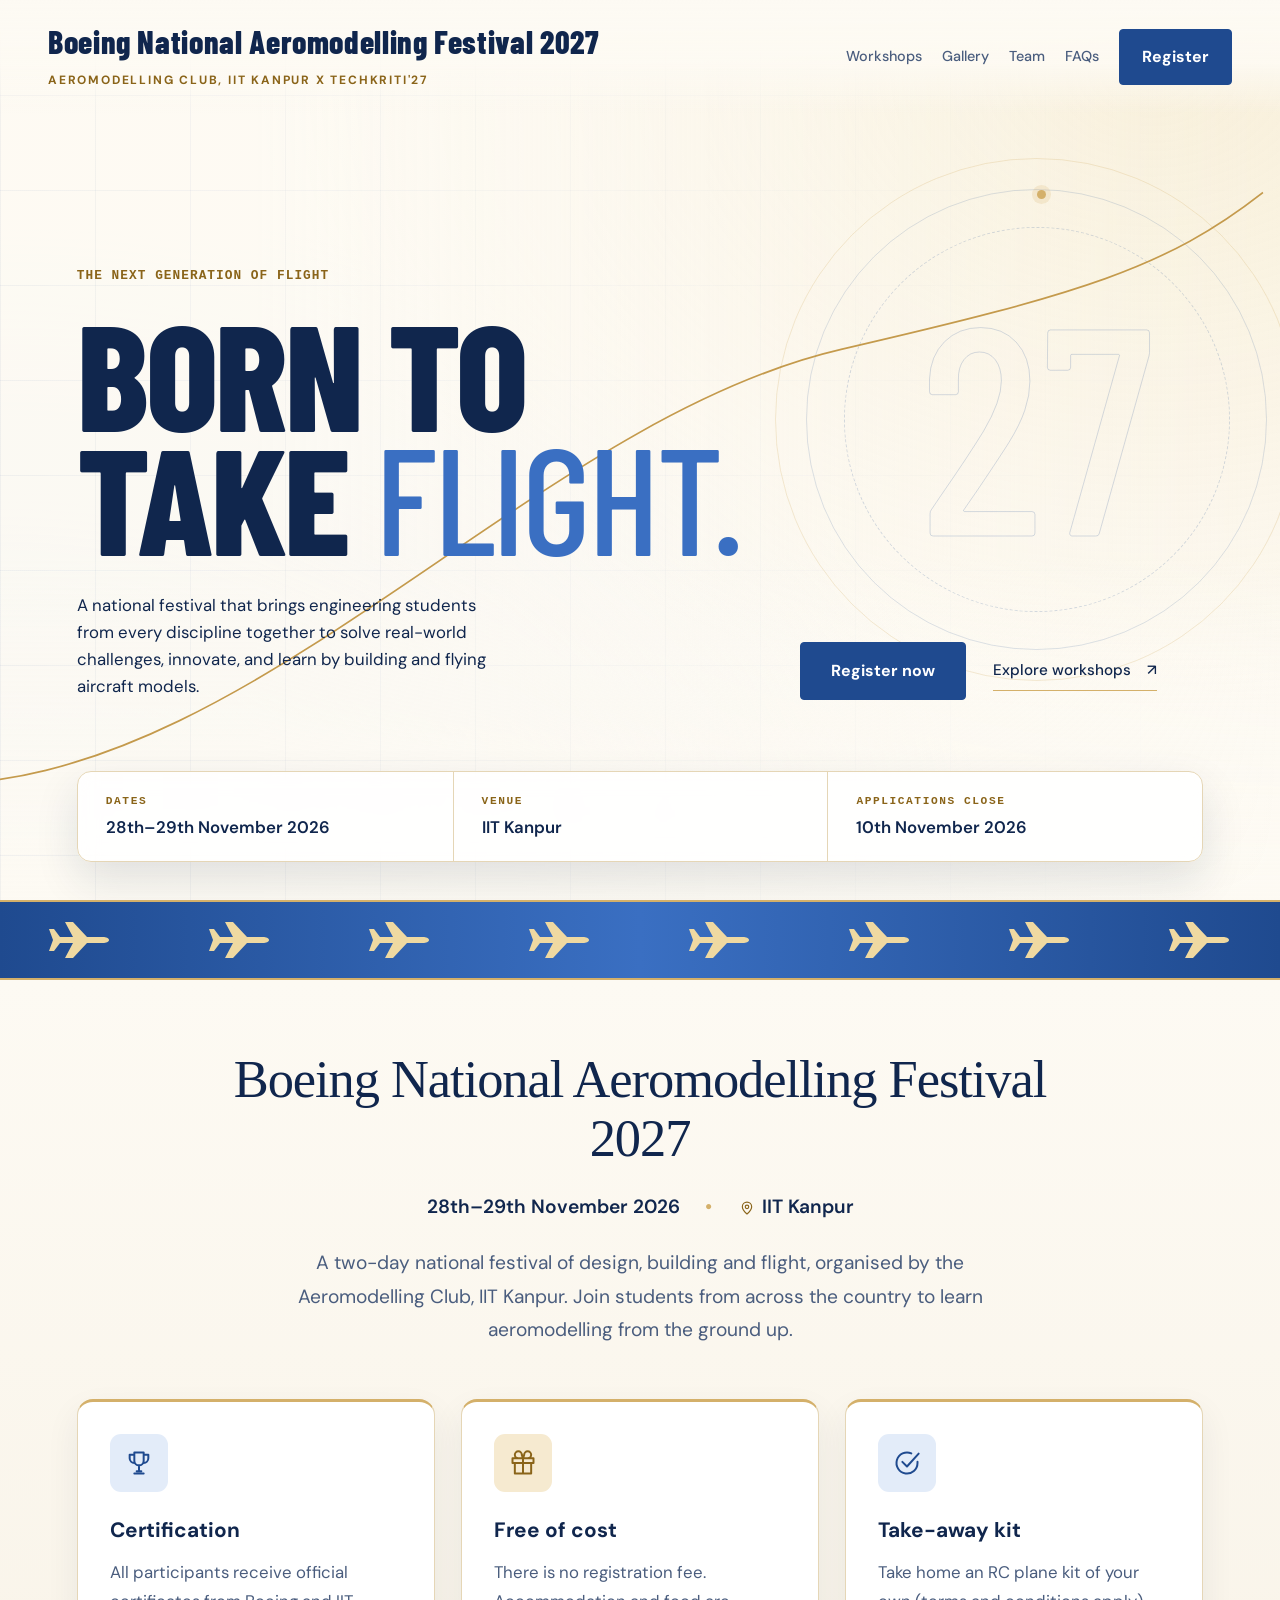
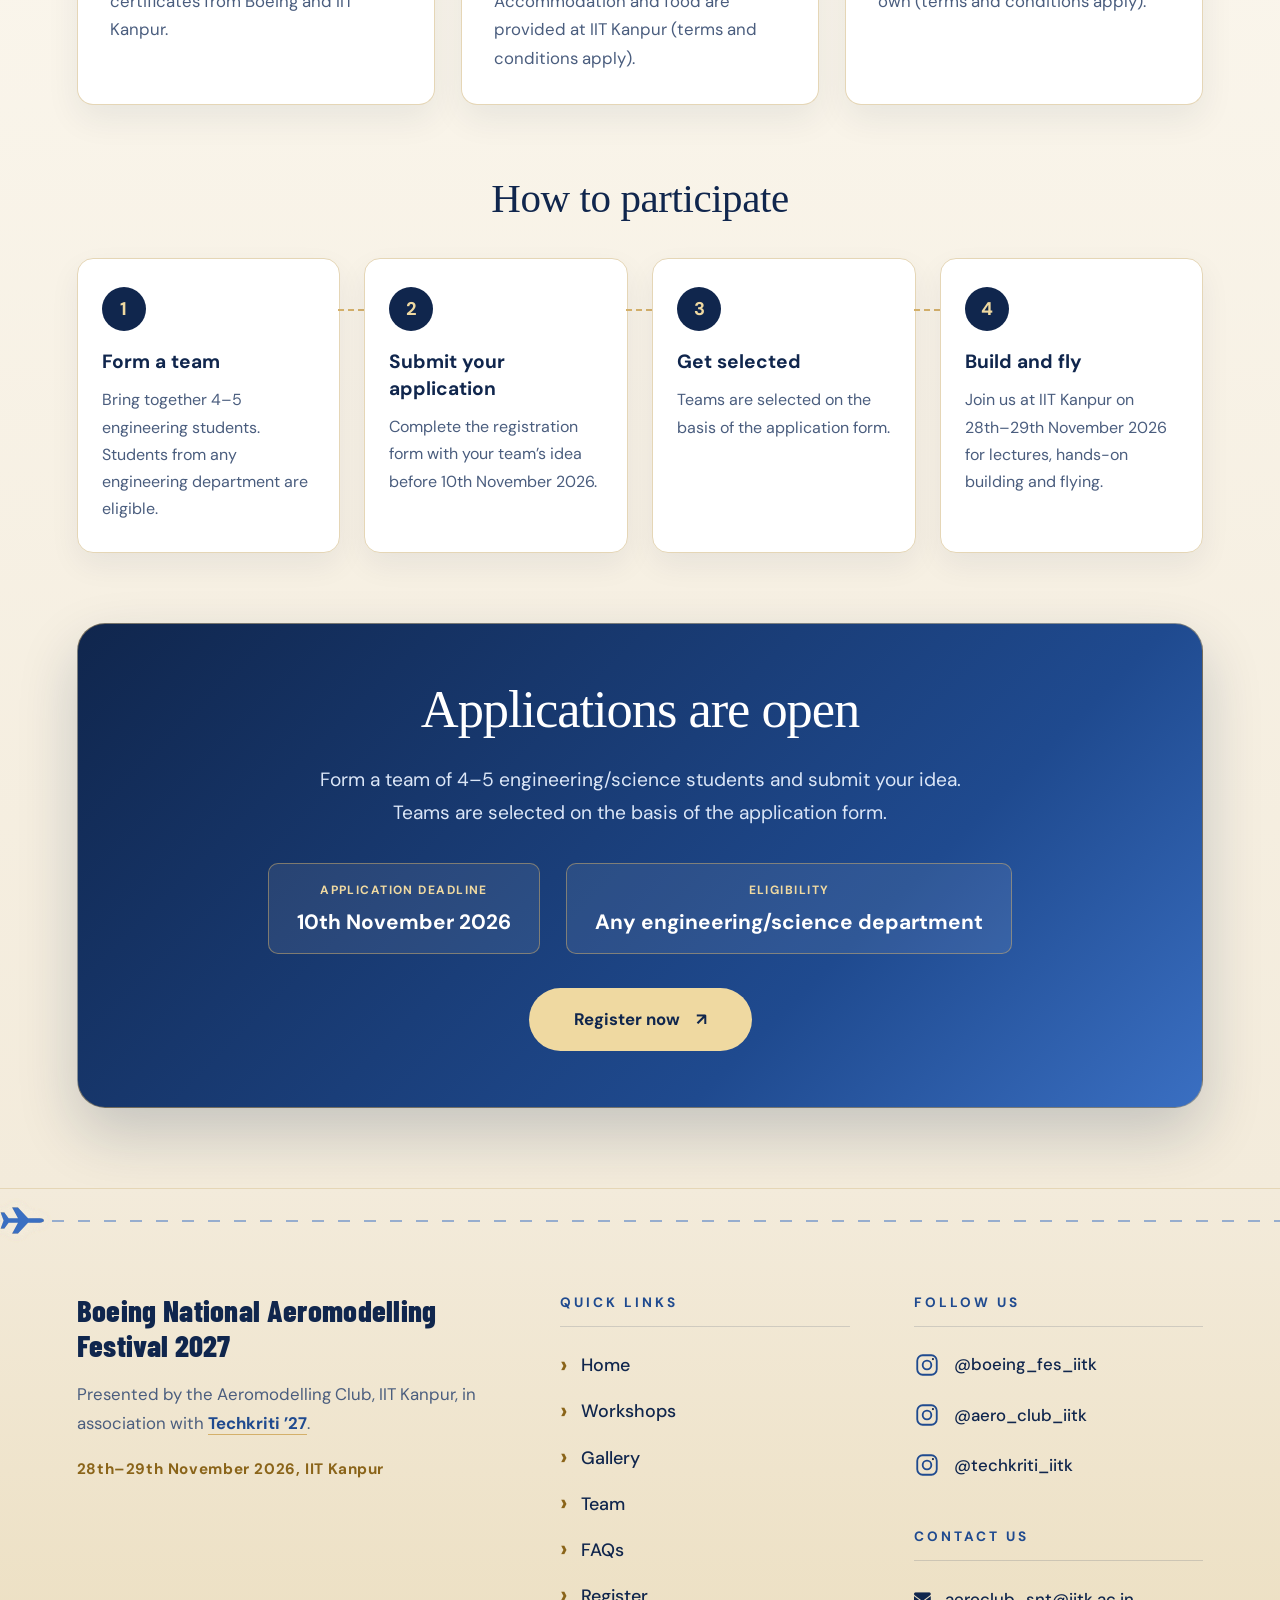
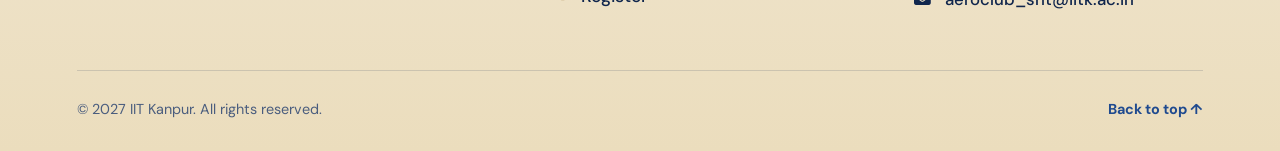
==== index.html @ bcd09144 "Add files via upload" ====
<!doctype html>

<html lang="en">

<head>
<link rel="stylesheet" href="https://cdnjs.cloudflare.com/ajax/libs/font-awesome/6.5.2/css/all.min.css">
<meta charset="UTF-8"><meta name="viewport" content="width=device-width, initial-scale=1">

<meta name="theme-color" content="#fdfaf3"><meta name="description" content="Build, fly and explore at the Boeing National Aeromodelling Festival 2027, organised by the Aeromodelling Club, IIT Kanpur.">

<title>Home | Boeing National Aeromodelling Festival 2027</title>

<link rel="icon" href="assets/favicon.svg" type="image/svg+xml">

<link rel="preconnect" href="https://fonts.googleapis.com"><link rel="preconnect" href="https://fonts.gstatic.com" crossorigin><link rel="stylesheet" href="styles.css"><script src="config.js" defer></script><script src="script.js" defer></script>

<style>
/* Homepage: festival overview, benefits, process and application. */
.home-workshop-info{padding:70px 6% 80px;background:linear-gradient(180deg,var(--cream),var(--beige));color:var(--navy)}
.workshop-overview{text-align:center;max-width:1000px;margin:0 auto 52px}
.workshop-overview h2,.application-panel h2{font:400 clamp(2.3rem,4.1vw,4.2rem)/1.12 Georgia,'Times New Roman',serif;letter-spacing:-.02em;text-transform:none;margin:0 0 24px;color:var(--navy)}
.workshop-event-meta{display:flex;align-items:center;justify-content:center;flex-wrap:wrap;gap:25px;font-size:1.2rem;color:var(--navy);font-weight:600}
.workshop-event-meta svg{color:var(--gold-deep);vertical-align:-2px}
.meta-dot{color:var(--gold)}
.festival-intro{max-width:760px;margin:24px auto 0;font-size:1.2rem;line-height:1.75;color:var(--muted)}
.benefits-grid{display:grid;grid-template-columns:repeat(3,minmax(0,1fr));gap:26px;max-width:1400px;margin:0 auto}
.benefit-card{padding:32px;border:1px solid var(--sand);border-top:3px solid var(--gold);border-radius:16px;background:var(--white);box-shadow:0 14px 34px #10264d12;min-width:0;transition:transform .3s ease,border-color .3s ease,box-shadow .3s ease}
.benefit-card:hover{transform:translateY(-4px);border-color:var(--blue-300);box-shadow:0 20px 40px #10264d1f}
.benefit-icon{display:flex;align-items:center;justify-content:center;width:58px;height:58px;margin-bottom:23px;border-radius:11px;background:var(--blue-100);color:var(--blue-700)}
.benefit-card:nth-child(2) .benefit-icon{background:#f6ead0;color:var(--gold-deep)}
.benefit-icon svg{width:28px;height:28px;fill:none;stroke:currentColor;stroke-width:1.7;stroke-linecap:round;stroke-linejoin:round}
.benefit-card h3{font:700 1.3rem/1.4 var(--body);letter-spacing:0;color:var(--navy);margin:0 0 14px}
.benefit-card p{font-size:1.05rem;line-height:1.7;color:var(--muted);margin:0}
.process{max-width:1400px;margin:70px auto 0}
.process-title{font:400 clamp(2rem,3.2vw,3rem)/1.15 Georgia,'Times New Roman',serif;text-align:center;color:var(--navy);letter-spacing:-.01em;margin:0 0 36px}
.process-steps{list-style:none;margin:0;padding:0;display:grid;grid-template-columns:repeat(4,minmax(0,1fr));gap:24px}
.process-steps>li{position:relative;padding:28px 24px 30px;background:var(--white);border:1px solid var(--sand);border-radius:16px;box-shadow:0 12px 30px #10264d10}
.process-steps>li:not(:last-child):after{content:'';position:absolute;top:50px;right:-25px;width:26px;border-top:2px dashed var(--gold)}
.step-no{display:grid;place-items:center;width:44px;height:44px;margin-bottom:18px;border-radius:50%;background:var(--navy);color:var(--gold-light);font:700 1.15rem/1 var(--body)}
.process-steps h4{margin:0 0 10px;font:700 1.2rem/1.4 var(--body);color:var(--navy)}
.process-steps p{margin:0;font-size:1rem;line-height:1.7}
.application-panel{max-width:1400px;margin:70px auto 0;padding:56px 30px;text-align:center;border:1px solid #d4b06a80;border-radius:28px;background:linear-gradient(135deg,#10264d,#1f4a8f 68%,#3a6fc2);box-shadow:0 26px 60px #10264d33}
.application-panel h2{margin:0 0 25px;color:#fff}
.application-panel>p{font-size:1.2rem;line-height:1.7;max-width:900px;margin:0 auto;color:#dbe6f7}
.application-facts{display:flex;justify-content:center;gap:26px;flex-wrap:wrap;margin:34px 0}
.application-facts>div{padding:17px 28px;min-width:240px;border:1px solid #d4b06a80;border-radius:10px;background:#ffffff14}
.application-facts span{display:block;font-size:.75rem;line-height:1.5;letter-spacing:.12em;color:var(--gold-light);margin-bottom:8px;font-weight:700}
.application-facts strong{display:block;font:700 1.3rem/1.4 var(--body);color:#fff}
.application-register{display:inline-flex;align-items:center;justify-content:center;gap:16px;padding:18px 45px;min-height:60px;border-radius:50px;background:var(--gold-light);color:var(--navy);font-size:1.05rem;font-weight:700;transition:transform .3s ease,background .3s ease}
.application-register:hover{background:var(--gold-light);transform:translateY(-3px)}
@media(max-width:1100px){.process-steps{grid-template-columns:repeat(2,minmax(0,1fr))}.process-steps>li:after{display:none}}
@media(max-width:820px){.home-workshop-info{padding:44px 6% 52px}.workshop-overview{margin-bottom:32px}.workshop-event-meta{font-size:1rem;gap:15px}.festival-intro{font-size:1.05rem}.benefits-grid{grid-template-columns:1fr;gap:18px}.benefit-card{padding:26px}.process{margin-top:48px}.process-steps{grid-template-columns:1fr;gap:16px}.application-panel{margin-top:48px;padding:38px 22px;border-radius:20px}.application-panel>p{font-size:1.02rem}.application-facts{gap:15px}.application-facts>div{width:100%;min-width:0}.application-register{padding-inline:32px}}
@media(prefers-reduced-motion:reduce){.benefit-card,.application-register{transition:none}.benefit-card:hover,.application-register:hover{transform:none}}

/* Programme strip: aircraft move continuously left to right. */
.ticker.plane-only-ticker{display:block;position:relative;z-index:4;overflow:hidden;width:100%;padding:18px 0;background:linear-gradient(90deg,var(--blue-700),var(--blue-500) 50%,var(--blue-700));color:var(--gold-light);border-block:2px solid var(--gold)}
.plane-only-ticker .plane-strip-track{display:flex;width:max-content;gap:0;animation:aircraft-fly-right 30s linear infinite;will-change:transform}
.plane-only-ticker .plane-strip-group{display:flex;flex:0 0 auto;align-items:center;justify-content:space-around;width:max(100vw,1200px);gap:0;padding:0;margin:0}
.plane-only-ticker .plane-strip-item{display:flex;flex:0 0 auto;align-items:center;justify-content:center;width:64px;height:40px;padding:0;margin:0}
.plane-only-ticker .plane-strip-item svg{display:block;width:64px;height:40px;fill:currentColor;stroke:none}
@keyframes aircraft-fly-right{from{transform:translateX(-50%)}to{transform:translateX(0)}}
@media(prefers-reduced-motion:reduce){.plane-only-ticker .plane-strip-track{animation:none;transform:none}}
</style>
</head>

<body class="theme-home">

<a class="skip-link" href="#main">Skip to content</a>

<div class="scroll-progress" aria-hidden="true"></div><div class="ambient-light" aria-hidden="true"></div>

<header class="header">

<a class="brand" href="index.html" aria-label="Boeing National Aeromodelling Festival 2027 home"><span class="brand-title">Boeing National Aeromodelling Festival 2027</span><small>AEROMODELLING CLUB, IIT KANPUR X TECHKRITI'27 </small></a>

<button class="menu-toggle" aria-expanded="false" aria-controls="navigation">Explore <span class="menu-bars" aria-hidden="true"></span></button>

<nav id="navigation" aria-label="Main navigation"><a href="workshops.html">Workshops</a><a href="gallery.html">Gallery</a><a href="team.html">Team</a><a href="faq.html">FAQs</a><a class="button small" href="register.html">Register</a></nav>

</header>

<div class="departure-intro" id="departure-intro" hidden aria-hidden="true"><span class="mono">Boeing National Aeromodelling Festival / 2027</span><strong>CLEAR FOR<br><em>TAKEOFF.</em></strong><div class="intro-meter"></div><button id="skip-intro" type="button">Skip intro</button></div><main id="main"><section class="hero" id="home" aria-labelledby="hero-title">

<div class="hero-media"><video id="hero-video" muted playsinline loop preload="metadata" poster="assets/dot3.jpg" aria-hidden="true" tabindex="-1"><source src="assets/dot5.mp4" type="video/mp4"></video></div>

<div class="hero-shade"></div><div class="hero-grid" aria-hidden="true"></div><div class="flight-orbit" aria-hidden="true"><i></i><b>27</b></div><svg class="flight-trace" viewBox="0 0 1400 850" preserveAspectRatio="none" aria-hidden="true"><path d="M-100 740 C260 760 570 400 920 330 S1320 240 1500 90"/></svg>



<div class="hero-content"><p class="eyebrow">THE NEXT GENERATION OF FLIGHT</p><h1 id="hero-title"><span class="title-line"><span>BORN TO</span></span><span class="title-line"><span>TAKE <em>FLIGHT.</em></span></span></h1><div class="hero-lower"><p class="hero-copy">A national festival that brings engineering students from every discipline together to solve real-world challenges, innovate, and learn by building and flying aircraft models.</p><div class="actions"><a class="button" href="register.html">Register now</a><a class="text-link" href="workshops.html">Explore workshops <span aria-hidden="true">↗</span></a></div></div></div>

<div class="hero-side mono" aria-hidden="true"></div>

<div class="hero-bottom"><div><span class="mono">Dates</span><p data-text="dates">28th–29th November 2026</p></div><div><span class="mono">Venue</span><p data-text="venue">IIT Kanpur</p></div><div><span class="mono">Applications close</span><p><time datetime="2026-11-10">10th November 2026</time></p></div></div>

</section><div class="ticker plane-only-ticker" aria-hidden="true">
<div class="plane-strip-track">
<div class="plane-strip-group">
<span class="plane-strip-item"><svg viewBox="0 0 64 40" focusable="false" aria-hidden="true"><path d="M61 20c0-2-3-3-6-3H39L25 2h-8l8 15H12L6 9H1l4 11-4 11h5l6-8h13l-8 15h8l14-15h16c3 0 6-1 6-3Z"/></svg></span>
<span class="plane-strip-item"><svg viewBox="0 0 64 40" focusable="false" aria-hidden="true"><path d="M61 20c0-2-3-3-6-3H39L25 2h-8l8 15H12L6 9H1l4 11-4 11h5l6-8h13l-8 15h8l14-15h16c3 0 6-1 6-3Z"/></svg></span>
<span class="plane-strip-item"><svg viewBox="0 0 64 40" focusable="false" aria-hidden="true"><path d="M61 20c0-2-3-3-6-3H39L25 2h-8l8 15H12L6 9H1l4 11-4 11h5l6-8h13l-8 15h8l14-15h16c3 0 6-1 6-3Z"/></svg></span>
<span class="plane-strip-item"><svg viewBox="0 0 64 40" focusable="false" aria-hidden="true"><path d="M61 20c0-2-3-3-6-3H39L25 2h-8l8 15H12L6 9H1l4 11-4 11h5l6-8h13l-8 15h8l14-15h16c3 0 6-1 6-3Z"/></svg></span>
<span class="plane-strip-item"><svg viewBox="0 0 64 40" focusable="false" aria-hidden="true"><path d="M61 20c0-2-3-3-6-3H39L25 2h-8l8 15H12L6 9H1l4 11-4 11h5l6-8h13l-8 15h8l14-15h16c3 0 6-1 6-3Z"/></svg></span>
<span class="plane-strip-item"><svg viewBox="0 0 64 40" focusable="false" aria-hidden="true"><path d="M61 20c0-2-3-3-6-3H39L25 2h-8l8 15H12L6 9H1l4 11-4 11h5l6-8h13l-8 15h8l14-15h16c3 0 6-1 6-3Z"/></svg></span>
<span class="plane-strip-item"><svg viewBox="0 0 64 40" focusable="false" aria-hidden="true"><path d="M61 20c0-2-3-3-6-3H39L25 2h-8l8 15H12L6 9H1l4 11-4 11h5l6-8h13l-8 15h8l14-15h16c3 0 6-1 6-3Z"/></svg></span>
<span class="plane-strip-item"><svg viewBox="0 0 64 40" focusable="false" aria-hidden="true"><path d="M61 20c0-2-3-3-6-3H39L25 2h-8l8 15H12L6 9H1l4 11-4 11h5l6-8h13l-8 15h8l14-15h16c3 0 6-1 6-3Z"/></svg></span>
</div>
<div class="plane-strip-group">
<span class="plane-strip-item"><svg viewBox="0 0 64 40" focusable="false" aria-hidden="true"><path d="M61 20c0-2-3-3-6-3H39L25 2h-8l8 15H12L6 9H1l4 11-4 11h5l6-8h13l-8 15h8l14-15h16c3 0 6-1 6-3Z"/></svg></span>
<span class="plane-strip-item"><svg viewBox="0 0 64 40" focusable="false" aria-hidden="true"><path d="M61 20c0-2-3-3-6-3H39L25 2h-8l8 15H12L6 9H1l4 11-4 11h5l6-8h13l-8 15h8l14-15h16c3 0 6-1 6-3Z"/></svg></span>
<span class="plane-strip-item"><svg viewBox="0 0 64 40" focusable="false" aria-hidden="true"><path d="M61 20c0-2-3-3-6-3H39L25 2h-8l8 15H12L6 9H1l4 11-4 11h5l6-8h13l-8 15h8l14-15h16c3 0 6-1 6-3Z"/></svg></span>
<span class="plane-strip-item"><svg viewBox="0 0 64 40" focusable="false" aria-hidden="true"><path d="M61 20c0-2-3-3-6-3H39L25 2h-8l8 15H12L6 9H1l4 11-4 11h5l6-8h13l-8 15h8l14-15h16c3 0 6-1 6-3Z"/></svg></span>
<span class="plane-strip-item"><svg viewBox="0 0 64 40" focusable="false" aria-hidden="true"><path d="M61 20c0-2-3-3-6-3H39L25 2h-8l8 15H12L6 9H1l4 11-4 11h5l6-8h13l-8 15h8l14-15h16c3 0 6-1 6-3Z"/></svg></span>
<span class="plane-strip-item"><svg viewBox="0 0 64 40" focusable="false" aria-hidden="true"><path d="M61 20c0-2-3-3-6-3H39L25 2h-8l8 15H12L6 9H1l4 11-4 11h5l6-8h13l-8 15h8l14-15h16c3 0 6-1 6-3Z"/></svg></span>
<span class="plane-strip-item"><svg viewBox="0 0 64 40" focusable="false" aria-hidden="true"><path d="M61 20c0-2-3-3-6-3H39L25 2h-8l8 15H12L6 9H1l4 11-4 11h5l6-8h13l-8 15h8l14-15h16c3 0 6-1 6-3Z"/></svg></span>
<span class="plane-strip-item"><svg viewBox="0 0 64 40" focusable="false" aria-hidden="true"><path d="M61 20c0-2-3-3-6-3H39L25 2h-8l8 15H12L6 9H1l4 11-4 11h5l6-8h13l-8 15h8l14-15h16c3 0 6-1 6-3Z"/></svg></span>
</div>
</div>
</div>
<section class="home-workshop-info" id="explore" aria-labelledby="workshop-overview-title">

  <div class="workshop-overview">



    <h2 id="workshop-overview-title">Boeing National Aeromodelling Festival<br>2027</h2>

    <div class="workshop-event-meta"><span>28th–29th November 2026</span><span class="meta-dot" aria-hidden="true">•</span><span class="flex items-center gap-2"><svg xmlns="http://www.w3.org/2000/svg" width="20" height="14" viewBox="0 0 24 24" fill="none" stroke="currentColor" stroke-width="2" stroke-linecap="round" stroke-linejoin="round" class="lucide lucide-map-pin text-red-400" aria-hidden="true"><path d="M20 10c0 4.993-5.539 10.193-7.399 11.799a1 1 0 0 1-1.202 0C9.539 20.193 4 14.993 4 10a8 8 0 0 1 16 0"></path><circle cx="12" cy="10" r="3"></circle></svg> IIT Kanpur</span></div>

    <p class="festival-intro">A two-day national festival of design, building and flight, organised by the Aeromodelling Club, IIT Kanpur. Join students from across the country to learn aeromodelling from the ground up.</p>

  </div>

  <div class="benefits-grid">

    <article class="benefit-card">

      <span class="benefit-icon" aria-hidden="true"><svg viewBox="0 0 24 24"><path d="M8 3h8v7a4 4 0 0 1-8 0V3Zm0 2H4v3a4 4 0 0 0 4 4m8-7h4v3a4 4 0 0 1-4 4M12 14v5m-4 2h8m-6-2h4"/></svg></span>

      <h3>Certification</h3><p>All participants receive official certificates from Boeing and IIT Kanpur.</p>

    </article>

    <article class="benefit-card">

      <span class="benefit-icon" aria-hidden="true"><svg viewBox="0 0 24 24"><path d="M3 8h18v4H3zM5 12v9h14v-9M12 8v13M12 8H8a3 3 0 1 1 3-3l1 3Zm0 0h4a3 3 0 1 0-3-3l-1 3Z"/></svg></span>

      <h3>Free of cost</h3><p>There is no registration fee. Accommodation and food are provided at IIT Kanpur (terms and conditions apply).</p>

    </article>

    <article class="benefit-card">

      <span class="benefit-icon" aria-hidden="true"><svg viewBox="0 0 24 24"><path d="m8 11 4 4L22 4M21 11v1a9 9 0 1 1-5.3-8.2"/></svg></span>

      <h3>Take-away kit</h3><p>Take home an RC plane kit of your own (terms and conditions apply).</p>

    </article>

  </div>

  <div class="process">
    <h3 class="process-title">How to participate</h3>
    <ol class="process-steps">
      <li><span class="step-no" aria-hidden="true">1</span><h4>Form a team</h4><p>Bring together 4–5 engineering students. Students from any engineering department are eligible.</p></li>
      <li><span class="step-no" aria-hidden="true">2</span><h4>Submit your application</h4><p>Complete the registration form with your team’s idea before 10th November 2026.</p></li>
      <li><span class="step-no" aria-hidden="true">3</span><h4>Get selected</h4><p>Teams are selected on the basis of the application form.</p></li>
      <li><span class="step-no" aria-hidden="true">4</span><h4>Build and fly</h4><p>Join us at IIT Kanpur on 28th–29th November 2026 for lectures, hands-on building and flying.</p></li>
    </ol>
  </div>

  <div class="application-panel" aria-labelledby="application-title">

    <h2 id="application-title">Applications are open</h2>

    <p>Form a team of 4–5 engineering/science students and submit your idea.<br>Teams are selected on the basis of the application form.</p>

    <div class="application-facts">

      <div><span>APPLICATION DEADLINE</span><strong><time datetime="2026-11-10">10th November 2026</time></strong></div>

      <div><span>ELIGIBILITY</span><strong>Any engineering/science department</strong></div>

    </div>

    <a class="application-register" href="register.html">Register now <span aria-hidden="true">↗</span></a>

  </div>

</section></main><footer class="techkriti-footer">
  <div class="flight-lane" aria-hidden="true">
    <span class="lane-line"></span>
    <span class="lane-plane p1"><svg viewBox="0 0 64 40" focusable="false" aria-hidden="true"><path d="M61 20c0-2-3-3-6-3H39L25 2h-8l8 15H12L6 9H1l4 11-4 11h5l6-8h13l-8 15h8l14-15h16c3 0 6-1 6-3Z"/></svg></span>
    <span class="lane-plane p2"><svg viewBox="0 0 64 40" focusable="false" aria-hidden="true"><path d="M61 20c0-2-3-3-6-3H39L25 2h-8l8 15H12L6 9H1l4 11-4 11h5l6-8h13l-8 15h8l14-15h16c3 0 6-1 6-3Z"/></svg></span>
    <span class="lane-plane p3"><svg viewBox="0 0 64 40" focusable="false" aria-hidden="true"><path d="M61 20c0-2-3-3-6-3H39L25 2h-8l8 15H12L6 9H1l4 11-4 11h5l6-8h13l-8 15h8l14-15h16c3 0 6-1 6-3Z"/></svg></span>
  </div>

  <div class="tf-grid">
    <div class="tf-about">
      <p class="tf-title">Boeing National Aeromodelling Festival 2027</p>
      <p class="tf-presented">Presented by the Aeromodelling Club, IIT Kanpur, in association with <a href="https://techkriti.org/" target="_blank" rel="noopener noreferrer">Techkriti ’27</a>.</p>
      <p class="tf-meta">28th–29th November 2026, IIT Kanpur</p>
    </div>

    <nav class="tf-col" aria-labelledby="tf-quick">
      <h2 class="tf-heading" id="tf-quick">Quick Links</h2>
      <ul class="tf-list tf-links-list">
        <li><a href="index.html">Home</a></li>
        <li><a href="workshops.html">Workshops</a></li>
        <li><a href="gallery.html">Gallery</a></li>
        <li><a href="team.html">Team</a></li>
        <li><a href="faq.html">FAQs</a></li>
        <li><a href="register.html">Register</a></li>
      </ul>
    </nav>

    <div class="tf-col">
      <h2 class="tf-heading" id="tf-follow">Follow Us</h2>
      <ul class="tf-list tf-social">
        <li><a href="https://www.instagram.com/boeing_fes.iitkanpur?stkn=b3hxc285cGUwdHU4/" target="_blank" rel="noopener noreferrer" aria-label="Instagram: @boeing_fes_iitk"><svg viewBox="0 0 24 24" aria-hidden="true"><rect x="3" y="3" width="18" height="18" rx="5"/><circle cx="12" cy="12" r="4"/><circle cx="17.5" cy="6.5" r="1" fill="currentColor" stroke="none"/></svg><span>@boeing_fes_iitk</span></a></li>
        <li><a href="https://www.instagram.com/aero_club_iitk?stkn=MXhlc2lqOWwxZTV2Yg==/" target="_blank" rel="noopener noreferrer" aria-label="Instagram: @aero_club_iitk"><svg viewBox="0 0 24 24" aria-hidden="true"><rect x="3" y="3" width="18" height="18" rx="5"/><circle cx="12" cy="12" r="4"/><circle cx="17.5" cy="6.5" r="1" fill="currentColor" stroke="none"/></svg><span>@aero_club_iitk</span></a></li>
        <li><a href="https://www.instagram.com/techkriti.iitk?stkn=a3dnM20zMXR4cjg1/" target="_blank" rel="noopener noreferrer" aria-label="Instagram: @techkriti_iitk"><svg viewBox="0 0 24 24" aria-hidden="true"><rect x="3" y="3" width="18" height="18" rx="5"/><circle cx="12" cy="12" r="4"/><circle cx="17.5" cy="6.5" r="1" fill="currentColor" stroke="none"/></svg><span>@techkriti_iitk</span></a></li>
      </ul>
      
      <h2 class="tf-heading" id="tf-follow" style="margin-top: 40px;">Contact Us</h2>

<ul class="tf-list tf-social">
    <li>
        <a href="mailto:aeroclub_snt@iitk.ac.in" aria-label="Email Aeromodelling Club IIT Kanpur">
            <i class="fa-solid fa-envelope"></i>
            <span>aeroclub_snt@iitk.ac.in</span>
        </a>
    </li>
</ul>
    </div>
  </div>

  <div class="tf-bottom">
    <p>© 2027 IIT Kanpur. All rights reserved.</p>
    <a class="tf-top-link" href="#main">Back to top ↑</a>
  </div>
</footer>



<noscript><p class="noscript">Some animations and the live event details need JavaScript. The rest of the page works without it.</p></noscript></body></html>
---- styles.css ----
@import url('https://fonts.googleapis.com/css2?family=Barlow+Condensed:wght@500;600;700;800;900&family=DM+Sans:wght@400;500;600;700&display=swap');
@view-transition{navigation:auto}

/* ==========================================================================
   BNAF 2027 — light theme
   Palette taken from the reference board: night-sky navy, royal and icy blues,
   set against white, beige and golden beige.
   ========================================================================== */
:root{
  --white:#ffffff;
  --cream:#fdfaf3;      /* page background */
  --beige:#f3ebdb;      /* soft panels, footer */
  --sand:#e5d6b6;       /* hairlines on beige */
  --gold-light:#efd9a1; /* golden beige, highlights */
  --gold:#d4b06a;       /* golden beige, accents and buttons */
  --gold-deep:#8a6419;  /* gold that is safe to use as text */
  --blue-100:#e3ecf9;
  --blue-200:#c4d6f1;
  --blue-300:#8fb2e3;
  --blue-500:#3a6fc2;
  --blue-700:#1f4a8f;
  --navy:#10264d;
  --ink:var(--navy);
  --muted:#4a5d7e;
  --line:#10264d1f;
  --display:'Barlow Condensed','Arial Narrow',Impact,sans-serif;
  --body:'DM Sans',Arial,sans-serif;
  --ease:cubic-bezier(.2,.75,.2,1);
}

*{box-sizing:border-box}
html{scroll-behavior:smooth;scroll-padding-top:30px}
body{margin:0;background:var(--cream);color:var(--ink);font:18px/1.6 var(--body);overflow-x:clip;--wash:var(--beige);--page-accent:var(--blue-500)}
[hidden]{display:none!important}
a{color:inherit;text-decoration:none}
button{font:inherit;cursor:pointer;color:inherit}
button,a,summary{touch-action:manipulation;-webkit-tap-highlight-color:transparent}
img,video{display:block;max-width:100%}
h1,h2,h3,p,figure{margin:0}
h1,h2,h3{font-family:var(--display);line-height:.93;letter-spacing:-.015em;color:var(--navy)}
h1,h2{font-weight:700}
h3{font-weight:600}
p{color:var(--muted)}
h2,.page-title{font-size:clamp(3.8rem,6.8vw,7.2rem)}
em{font-style:normal;color:var(--page-accent)}
button:focus-visible,a:focus-visible,summary:focus-visible{outline:3px solid var(--blue-500);outline-offset:5px}
::selection{background:var(--gold-light);color:var(--navy)}
.mono,.eyebrow,.section-label{font:500 .78rem/1.65 ui-monospace,SFMono-Regular,Consolas,monospace;letter-spacing:.08em}
.skip-link{position:fixed;top:-100px;left:20px;z-index:200;padding:12px 20px;background:var(--navy);color:#fff}
.skip-link:focus{top:10px}
.scroll-progress{height:3px;background:linear-gradient(90deg,var(--blue-500),var(--gold));position:fixed;top:0;left:0;z-index:110;transform:scaleX(0);transform-origin:left;width:100%}
.ambient-light{position:fixed;inset:0;pointer-events:none;z-index:-1;background:radial-gradient(ellipse at 90% 8%,#efd9a14d,transparent 55%),radial-gradient(ellipse at 0% 100%,#c4d6f155,transparent 55%)}

/* ---------- Header (shared by every page) ---------- */
.header{position:relative;z-index:50;display:flex;align-items:center;justify-content:space-between;gap:28px;padding:24px 3.75%;min-height:114px;background:rgba(253,250,243,.96);border-bottom:1px solid var(--sand)}
.theme-home .header{position:absolute;left:0;right:0;top:0;border-bottom:0;background:linear-gradient(#fdfaf3 0%,#fdfaf3e6 55%,#fdfaf300 100%)}
.brand{display:block;min-width:0;font:800 clamp(1.9rem,2.5vw,3rem)/1.05 var(--display);letter-spacing:.02em;color:var(--navy)}
.brand-title{display:block}
.brand small{display:block;font:700 .9rem/1.5 var(--body);letter-spacing:.15em;color:var(--gold-deep);margin-top:12px}
.header nav{display:flex;flex-shrink:0;gap:30px;align-items:center;font-size:1rem}
.header nav>a:not(.button){position:relative;padding:10px 0;color:var(--muted);white-space:nowrap;font-weight:500}
.header nav>a:not(.button):after{content:'';height:2px;position:absolute;bottom:3px;left:0;width:100%;background:var(--gold);transform:scaleX(0);transform-origin:left;transition:transform .3s var(--ease)}
.header nav>a:not(.button):hover,.header nav>a:not(.button)[aria-current=page]{color:var(--navy)}
.header nav>a:not(.button):hover:after,.header nav>a:not(.button)[aria-current=page]:after{transform:scaleX(1)}
.menu-toggle{display:none}

/* ---------- Buttons ---------- */
.button{display:inline-flex;align-items:center;justify-content:center;min-height:58px;position:relative;border:1px solid var(--blue-700);background:var(--blue-700);color:#fff;border-radius:4px;padding:15px 30px;font-size:1rem;font-weight:700;transition:background .3s,color .3s,border-color .3s,box-shadow .3s,transform .3s;overflow:hidden}
.button:before{content:'';position:absolute;inset:0;background:linear-gradient(115deg,transparent 20%,#ffffff55 50%,transparent 80%);transform:translateX(-130%);transition:transform .6s}
.button:hover{background:var(--gold);border-color:var(--gold);color:var(--navy);box-shadow:0 10px 30px #d4b06a55;transform:translateY(-3px)}
.button:hover:before{transform:translateX(130%)}
.button.small{min-height:56px;padding:13px 28px;font-size:1rem}
.text-link{display:inline-flex;align-items:center;gap:16px;font-size:.95rem;background:none;border:0;border-bottom:1px solid var(--gold);padding:8px 0;color:var(--navy);font-weight:500;transition:color .3s,border-color .3s}
.text-link:hover{color:var(--blue-500);border-color:var(--blue-500)}
.text-link span{transition:transform .3s}
.text-link:hover span{transform:translate(3px,-3px)}

/* ---------- Homepage hero ---------- */
.hero{position:relative;isolation:isolate;min-height:880px;min-height:max(880px,100svh);padding:230px 6% 165px;overflow:hidden;display:flex;align-items:center}
.hero-media,.hero-shade,.hero-grid{position:absolute;inset:0;width:100%;height:100%;pointer-events:none}
.hero-media{z-index:-5;background:url('assets/hero-poster.jpg') center/cover;transform:scale(1.03);animation:arrival-media 1.8s var(--ease) both}
.hero-media video{width:100%;height:100%;object-fit:cover;object-position:58% center;filter:saturate(.9) contrast(1.02)}
/* Cream wash keeps the dark headline readable and lets the film show on the right. */
.hero-shade{z-index:-4;background:linear-gradient(90deg,#fdfaf3c0 20%,#fdfaf3a9 40%,#fdfaf35c 68%,#fdfaf300 100%),linear-gradient(0deg,#fdfaf3 0%,#fdfaf300 38%)}
.hero-grid{z-index:-3;background-image:linear-gradient(#1f4a8f0d 1px,transparent 1px),linear-gradient(90deg,#1f4a8f0d 1px,transparent 1px);background-size:95px 95px;mask-image:linear-gradient(90deg,#000,transparent)}
.hero-content{width:100%;position:relative;z-index:3}
.hero .eyebrow{color:var(--gold-deep);margin-bottom:24px;font-size:.8rem;font-weight:700}
.hero h1{font-size:clamp(6rem,11.8vw,12.5rem);font-weight:800;line-height:.82;letter-spacing:-.02em;color:var(--navy)}
.title-line{display:block;overflow:hidden;padding-bottom:.09em;margin-bottom:-.09em}
.title-line>span{display:block;animation:title-arrival 1.25s var(--ease) both}
.title-line:nth-child(2)>span{animation-delay:.16s}
.hero h1 em{color:var(--blue-500);font-weight:500}
.hero-lower{display:flex;align-items:flex-end;justify-content:space-between;gap:35px;margin-top:34px;max-width:1080px;animation:fade-up 1s .45s var(--ease) both}
.hero-copy{color:var(--ink);max-width:420px;font-size:1.05rem;line-height:1.6}
.actions{display:flex;align-items:center;gap:27px;flex-wrap:wrap}
.hero-side{position:absolute;right:2%;top:39%;writing-mode:vertical-rl;color:var(--blue-700);font-size:.65rem;font-weight:700}
.hero-bottom{position:absolute;bottom:38px;left:6%;right:6%;display:grid;grid-template-columns:repeat(3,minmax(0,1fr));border:1px solid var(--sand);border-radius:14px;background:#ffffffdb;backdrop-filter:blur(10px);box-shadow:0 18px 44px #10264d1f;overflow:hidden}
.hero-bottom>div{padding:20px 28px;border-left:1px solid var(--sand)}
.hero-bottom>div:first-child{border-left:0}
.hero-bottom .mono{display:block;font-size:.7rem;color:var(--gold-deep);font-weight:700;letter-spacing:.14em;text-transform:uppercase}
.hero-bottom p{font-size:1.05rem;color:var(--navy);margin-top:4px;font-weight:600}
.flight-orbit{position:absolute;right:1%;top:21%;width:clamp(300px,36vw,560px);aspect-ratio:1;border:1px solid #1f4a8f26;border-radius:50%;z-index:-2;display:grid;place-items:center}
.flight-orbit:before,.flight-orbit:after{content:'';position:absolute;border:1px dashed #1f4a8f30;border-radius:50%;inset:8%;animation:orbit-turn 90s linear infinite}
.flight-orbit:after{inset:-7%;border-style:solid;border-color:#d4b06a40}
.flight-orbit i{position:absolute;inset:0;border-radius:50%;animation:orbit-turn 22s linear infinite}
.flight-orbit i:after{content:'';position:absolute;top:0;left:50%;width:9px;height:9px;background:var(--gold);border-radius:50%;box-shadow:0 0 0 5px #d4b06a33}
.flight-orbit b{font:500 clamp(160px,23vw,350px)/1 var(--display);color:transparent;-webkit-text-stroke:1px #1f4a8f2e}
.flight-trace{position:absolute;inset:0;width:100%;height:100%;z-index:-2;pointer-events:none}
.flight-trace path{fill:none;stroke:#c49a4c;stroke-width:1.6;stroke-dasharray:1600;stroke-dashoffset:1600;animation:trace-flight 3s .3s var(--ease) forwards}

/* ---------- Inner pages ---------- */
.theme-workshops{--wash:#dbe7f8;--page-accent:#2d5fb4}
.theme-gallery{--wash:#f1e2bd;--page-accent:var(--gold-deep)}
.theme-team{--wash:#dfe7f7;--page-accent:#3a55a8}
.theme-register{--wash:#f4e5bf;--page-accent:var(--gold-deep)}
main{position:relative}
.chapter-ghost{position:absolute;right:2%;top:8px;font:800 24rem/1 var(--display);color:#1f4a8f0d;pointer-events:none;z-index:0}
.page-breadcrumb{display:flex;gap:17px;align-items:center;padding:17px 6%;background:var(--beige);border-bottom:1px solid var(--sand);color:var(--muted);font-size:.72rem}
.page-breadcrumb a{color:var(--blue-700);font-weight:700}
.page-breadcrumb a:hover{color:var(--navy)}
.section{padding:40px 6% 55px;position:relative;background:radial-gradient(ellipse at 100% 0%,var(--wash),transparent 62%),var(--cream);overflow:hidden;isolation:isolate}
.section:before{content:'';position:absolute;inset:0;z-index:-1;background-image:linear-gradient(#1f4a8f0a 1px,transparent 1px),linear-gradient(90deg,#1f4a8f0a 1px,transparent 1px);background-size:82px 82px}
.section-heading{display:flex;align-items:flex-end;justify-content:space-between;gap:45px;margin-bottom:35px}
.section-heading>p{font-size:1.05rem;max-width:365px;line-height:1.65}
.page-title{animation:fade-up .9s var(--ease) both;position:relative;z-index:3}
.page-title:after{content:'';display:block;width:76px;height:4px;margin-top:24px;border-radius:2px;background:linear-gradient(90deg,var(--gold),var(--blue-500))}
.section .eyebrow{color:var(--page-accent);margin-bottom:17px}
.page-next{display:flex;align-items:center;justify-content:space-between;gap:25px;padding:22px 6%;border-block:1px solid var(--sand);background:var(--beige)}
.page-next .mono{font-size:.7rem;color:var(--gold-deep);font-weight:700}
.page-next>a{font:600 2.8rem/1 var(--display);color:var(--navy);transition:color .3s,transform .3s}
.page-next>a:hover{color:var(--blue-500);transform:translateX(6px)}

/* ---------- Footer (identical on every page) ---------- */
footer.techkriti-footer{display:block;position:relative;isolation:isolate;overflow:hidden;background:linear-gradient(180deg,var(--beige) 0%,#ebddbd 100%);color:var(--navy);padding:104px 6% 30px;border-top:1px solid var(--sand);font-family:var(--body)}
.techkriti-footer .tf-grid,.techkriti-footer .tf-bottom{max-width:1280px;margin-inline:auto}
.techkriti-footer .tf-grid{display:grid;grid-template-columns:1.45fr 1fr 1fr;gap:64px;padding-bottom:56px}
.tf-title{font:800 clamp(1.8rem,2.4vw,2.35rem)/1.12 var(--display);letter-spacing:.01em;color:var(--navy);margin:0 0 18px;max-width:430px}
.tf-presented{margin:0;color:var(--muted);font-size:1.05rem;line-height:1.7;max-width:430px}
.tf-presented a{color:var(--blue-700);font-weight:700;border-bottom:1px solid var(--gold)}
.tf-presented a:hover{color:var(--navy)}
.tf-meta{margin:20px 0 0;color:var(--gold-deep);font-size:.95rem;font-weight:700;letter-spacing:.04em}
.tf-heading{font:700 .85rem/1.4 var(--body);letter-spacing:.22em;text-transform:uppercase;color:var(--blue-700);margin:0 0 24px;padding-bottom:14px;border-bottom:1px solid #10264d26}
.tf-list{list-style:none;margin:0;padding:0;display:grid;gap:15px}
.tf-list a{display:inline-flex;align-items:center;gap:14px;color:var(--navy);font-size:1.12rem;font-weight:500;transition:color .25s,transform .25s}
.tf-links-list a:before{content:'›';color:var(--gold-deep);font-size:1.5rem;font-weight:800;line-height:1;transform:translateY(-1px)}
.tf-list a:hover{color:var(--blue-500);transform:translateX(4px)}
.tf-social a{gap:14px;font-size:1.05rem}
.tf-social svg{display:block;width:26px;height:26px;flex-shrink:0;fill:none;stroke:var(--blue-700);stroke-width:1.7}
.techkriti-footer .tf-bottom{display:flex;justify-content:space-between;align-items:center;gap:20px;border-top:1px solid #10264d26;padding-top:26px}
.techkriti-footer .tf-bottom p{margin:0;color:var(--muted);font-size:.9rem;line-height:1.7}
.tf-top-link{color:var(--blue-700);font-size:.9rem;font-weight:700}
.tf-top-link:hover{color:var(--navy)}
.techkriti-footer a:focus-visible{outline:2px solid var(--blue-500);outline-offset:5px;border-radius:3px}

/* Flight lane: dashes flow along the lane while aircraft cross the page. */
.flight-lane{position:absolute;top:0;left:0;right:0;height:64px;pointer-events:none;z-index:-1;overflow:hidden}
.lane-line{position:absolute;left:0;right:0;top:50%;height:2px;margin-top:-1px;background:repeating-linear-gradient(90deg,var(--blue-500) 0 12px,transparent 12px 26px);background-size:26px 2px;opacity:.5;animation:lane-flow 1.2s linear infinite}
.lane-plane{position:absolute;top:50%;left:0;width:46px;height:29px;margin-top:-15px;animation:lane-fly 24s linear infinite;animation-delay:var(--delay,0s);will-change:transform}
.lane-plane svg{display:block;width:100%;height:100%;fill:currentColor;filter:drop-shadow(0 0 5px var(--beige)) drop-shadow(0 0 2px var(--beige))}
.lane-plane.p1{color:var(--blue-700);--delay:0s}
.lane-plane.p2{color:var(--gold-deep);--delay:-8s}
.lane-plane.p3{color:var(--blue-500);--delay:-16s}
@keyframes lane-flow{to{background-position:26px 0}}
@keyframes lane-fly{from{transform:translateX(-80px)}to{transform:translateX(calc(100vw + 40px))}}

/* ---------- Intro, dialog, utilities ---------- */
.departure-intro{position:fixed;inset:0;z-index:120;background:var(--cream);display:flex;flex-direction:column;justify-content:center;align-items:center;pointer-events:none;text-align:center;transition:opacity .55s,visibility .55s;overflow:hidden}
.departure-intro>strong{font:700 clamp(4rem,10vw,9rem)/.9 var(--display);margin:22px 0 30px;color:var(--navy)}
.departure-intro>strong em{color:var(--blue-500)}
.departure-intro>.mono{color:var(--gold-deep);font-weight:700}
.intro-meter{height:3px;width:200px;background:linear-gradient(90deg,var(--blue-500),var(--gold));transform-origin:left;animation:meter 1.1s var(--ease) both}
.departure-intro button{pointer-events:auto;position:absolute;right:5%;bottom:5%;background:none;border:1px solid #10264d44;color:var(--navy);padding:9px 18px;border-radius:25px;font-size:.8rem}
.departure-intro.out{opacity:0;visibility:hidden}
dialog{width:min(1050px,94%);max-height:94svh;overflow:auto;background:var(--cream);color:var(--navy);border:1px solid var(--sand);padding:20px;border-radius:8px}
dialog::backdrop{background:#10264db8;backdrop-filter:blur(10px)}
body.modal-open{overflow:hidden}
.reveal-pending{opacity:0;transform:translateY(28px);transition:opacity .85s var(--ease),transform .85s var(--ease);transition-delay:var(--reveal-delay,0ms)}
.reveal-pending.visible{opacity:1;transform:none}
.noscript{padding:20px;background:var(--beige);color:var(--navy)}
.motion-paused *,.motion-paused *:before,.motion-paused *:after{animation-play-state:paused!important;transition-duration:.01ms!important}
.motion-paused .reveal-pending{opacity:1;transform:none}
.motion-paused .title-line>span,.motion-paused .hero-lower,.motion-paused .page-title{transform:none;opacity:1}
.motion-paused .hero-media{transform:none}
.intro-running .hero .title-line>span,.intro-running .hero-lower,.intro-running .hero-media,.intro-running .flight-trace path{animation-play-state:paused}

@keyframes fade-up{from{opacity:0;transform:translateY(24px)}to{opacity:1;transform:none}}
@keyframes title-arrival{from{transform:translateY(112%) rotate(2deg)}to{transform:none}}
@keyframes arrival-media{from{transform:scale(1.12)}to{transform:scale(1.03)}}
@keyframes orbit-turn{to{transform:rotate(360deg)}}
@keyframes trace-flight{to{stroke-dashoffset:0}}
@keyframes meter{from{transform:scaleX(0)}to{transform:scaleX(1)}}

/* ---------- Responsive ---------- */
@media(min-width:1600px){.hero{padding-top:240px;padding-bottom:180px}.hero-content{max-width:1550px}.hero-lower{max-width:1200px}.section{padding-inline:max(6%,calc((100% - 1500px)/2))}}
@media(max-width:1400px) and (min-width:1201px){.header{gap:20px}.header nav{gap:20px;font-size:.9rem}.header .button.small{padding-inline:22px}.header .brand small{font-size:.75rem}}
@media(max-width:1000px) and (min-width:601px){.techkriti-footer .tf-grid{grid-template-columns:1fr 1fr;gap:44px}.tf-about{grid-column:1/-1}}
@media(max-width:1200px){
  .header,.theme-home .header{padding:20px 4%;min-height:104px;gap:18px}
  .brand{font-size:clamp(1.6rem,3.8vw,2.7rem)}
  .brand small{font-size:.75rem;letter-spacing:.1em}
  .menu-toggle{display:flex;flex-shrink:0;align-items:center;gap:12px;background:var(--white);border:1px solid var(--sand);border-radius:4px;padding:10px 13px;font-size:.83rem;color:var(--navy);font-weight:600}
  .menu-bars{display:block;width:19px;height:11px;border-top:1px solid var(--navy);border-bottom:1px solid var(--navy);transition:transform .3s}
  .menu-toggle[aria-expanded=true] .menu-bars{transform:rotate(-45deg)}
  .header nav{display:none;position:absolute;top:100%;left:4%;right:4%;padding:20px;background:var(--white);border:1px solid var(--sand);border-radius:8px;box-shadow:0 20px 40px #10264d26}
  .header nav.open{display:flex;flex-direction:column;align-items:stretch;gap:0;animation:fade-up .3s var(--ease)}
  .header nav>a:not(.button){padding:12px 5px;font-size:1.05rem}
  .header nav .button{margin-top:12px}
  .hero{padding-top:225px;min-height:900px}
  .hero h1{font-size:11.5vw}
  .hero-lower{align-items:flex-start}
  .hero-copy{max-width:350px;font-size:1rem}
  .actions{gap:20px;max-width:250px}
  .section-heading>p{max-width:300px}
}
@media(max-width:820px){
  body{font-size:17px}
  .hero{min-height:850px;min-height:max(850px,100svh);padding:195px 6% 250px;align-items:center}
  .hero h1{font-size:clamp(4.15rem,11.8vw,6.5rem);line-height:.9;letter-spacing:-.025em}
  .hero .eyebrow{font-size:.67rem;margin-bottom:22px}
  .hero-lower{flex-direction:column;align-items:flex-start;gap:24px;margin-top:25px}
  .hero-copy{font-size:1rem;max-width:390px}
  .actions{max-width:none;gap:20px}
  .button{font-size:.94rem;min-height:53px;padding:13px 22px}
  .hero .text-link{font-size:.86rem}
  .hero-bottom{grid-template-columns:1fr;bottom:24px}
  .hero-bottom>div{display:flex;align-items:center;justify-content:space-between;gap:16px;padding:13px 20px;border-left:0;border-top:1px solid var(--sand)}
  .hero-bottom>div:first-child{border-top:0}
  .hero-bottom p{font-size:.95rem;margin-top:0;text-align:right}
  .hero-bottom .mono{font-size:.62rem}
  .hero-side{display:none}
  .hero-media video{object-position:57% center}
  .hero-shade{background:linear-gradient(90deg,#fdfaf3f5,#fdfaf3c7),linear-gradient(0deg,#fdfaf3,#fdfaf300 60%)}
  .flight-orbit{right:-20%;top:26%;width:400px;opacity:.7}
  .section{padding:30px 6% 38px}
  .page-breadcrumb{font-size:.65rem}
  .page-title,h2{font-size:clamp(3.4rem,9vw,4.5rem)}
  .chapter-ghost{font-size:16rem;top:70px}
  .section-heading{display:block;margin-bottom:28px}
  .section-heading>p{max-width:100%;font-size:1rem;margin-top:21px}
  .page-next{padding:20px 6%}
  .page-next>a{font-size:2.2rem}
  .page-next .mono{font-size:.65rem}
}
@media(max-width:600px){
  .header,.theme-home .header{padding:16px 5%;gap:12px;min-height:104px}
  .brand{font-size:clamp(1.3rem,5.2vw,1.9rem);line-height:1.05}
  .brand small{font-size:.65rem;letter-spacing:.08em;margin-top:7px}
  .menu-toggle{font-size:.72rem;padding:9px;gap:8px}
  footer.techkriti-footer{padding:88px 6% 24px}
  .techkriti-footer .tf-grid{grid-template-columns:1fr;gap:38px;padding-bottom:36px}
  .techkriti-footer .tf-bottom{flex-direction:column;align-items:flex-start;gap:12px;padding-top:22px}
  .lane-plane{width:38px;height:24px;margin-top:-12px}
}
@media(max-width:390px){
  .hero{min-height:865px}
  .hero h1{font-size:3.85rem}
  .hero .actions{gap:15px;align-items:flex-start;flex-direction:column}
  .hero .eyebrow{font-size:.59rem}
  .hero-copy{font-size:.94rem}
  .brand{font-size:1.9rem}
  .brand small{font-size:.58rem}
  .menu-toggle{padding:8px 10px}
  .page-title,h2{font-size:3.1rem}
}
@media(prefers-reduced-motion:reduce){
  html{scroll-behavior:auto}
  *,*:before,*:after{animation:none!important;transition:none!important}
  .reveal-pending{opacity:1;transform:none}
  .departure-intro{display:none!important}
  .flight-trace path{stroke-dashoffset:0}
  .button:hover,.page-next>a:hover{transform:none}
  /* With motion off, aircraft rest at three fixed points along the lane. */
  .lane-plane.p1{left:12%}.lane-plane.p2{left:46%}.lane-plane.p3{left:80%}
}
@media(prefers-reduced-motion:no-preference){
  ::view-transition-old(root){animation:fade-away .18s ease both}
  ::view-transition-new(root){animation:fade-up .35s var(--ease) both}
  @keyframes fade-away{to{opacity:0;transform:translateY(-8px)}}
}
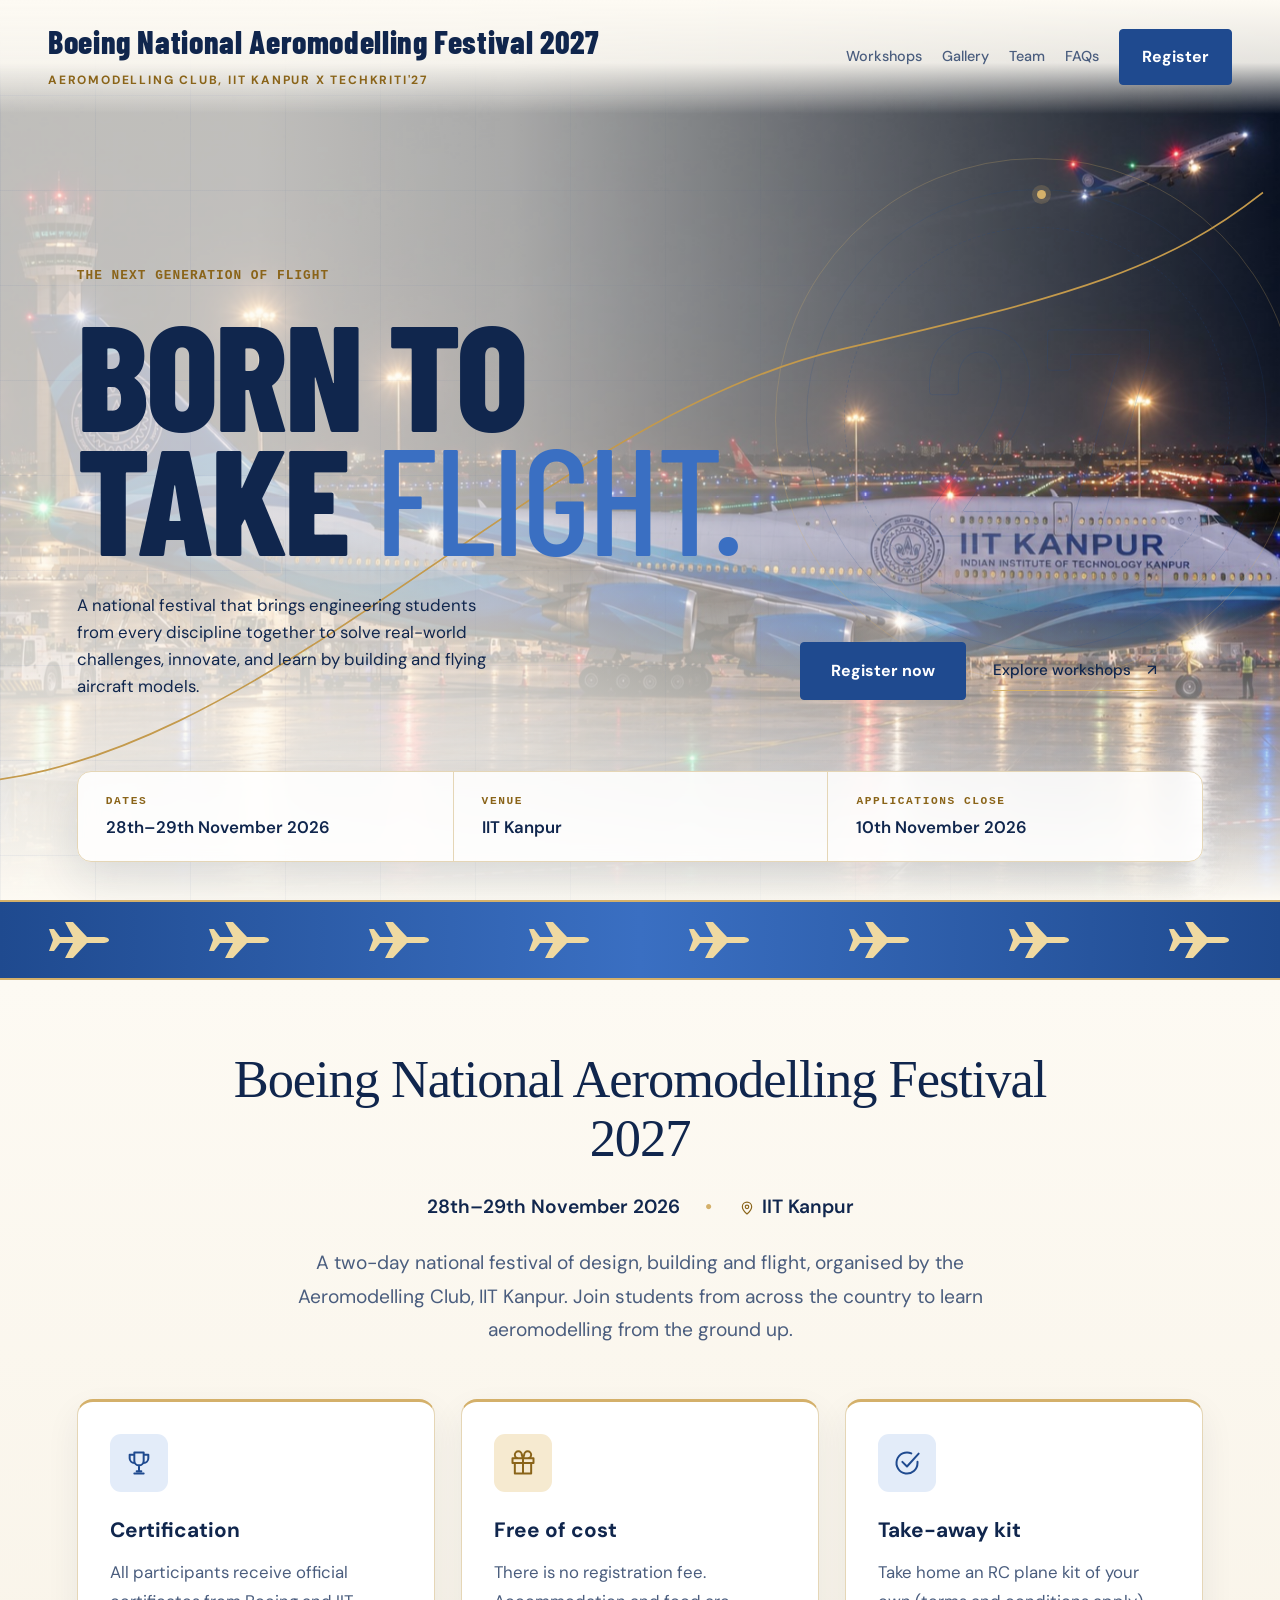
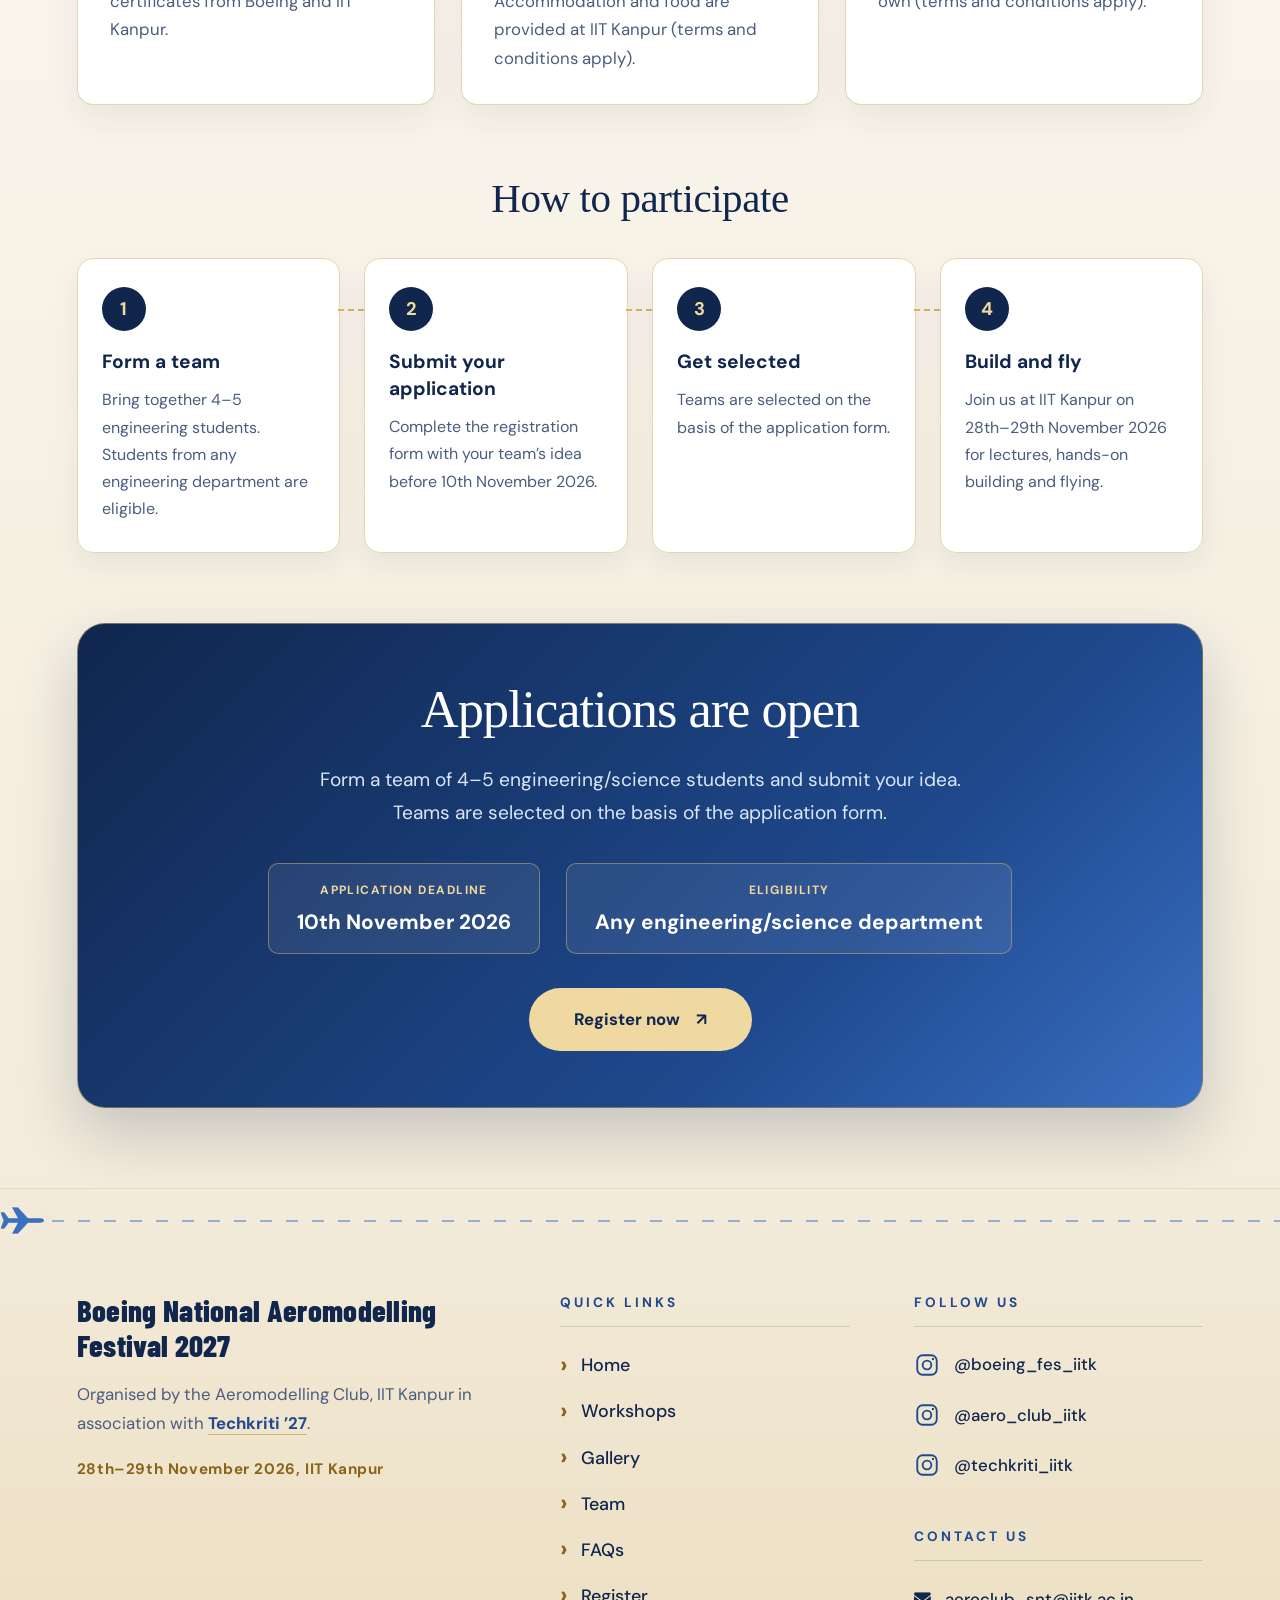
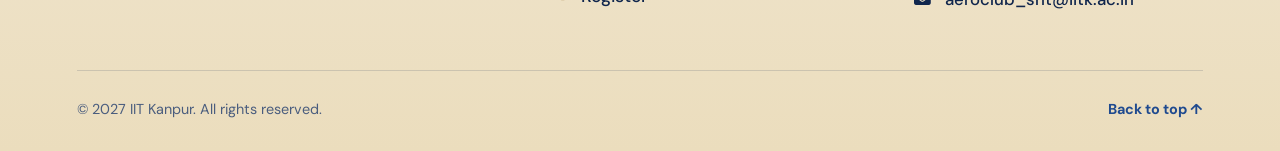
==== commit 695f81a0: "Update index.html" ====
--- a/index.html
+++ b/index.html
@@ -198,7 +198,7 @@
   <div class="tf-grid">
     <div class="tf-about">
       <p class="tf-title">Boeing National Aeromodelling Festival 2027</p>
-      <p class="tf-presented">Presented by the Aeromodelling Club, IIT Kanpur, in association with <a href="https://techkriti.org/" target="_blank" rel="noopener noreferrer">Techkriti ’27</a>.</p>
+      <p class="tf-presented">Organised by the Aeromodelling Club, IIT Kanpur in association with <a href="https://techkriti.org/" target="_blank" rel="noopener noreferrer">Techkriti ’27</a>.</p>
       <p class="tf-meta">28th–29th November 2026, IIT Kanpur</p>
     </div>
 
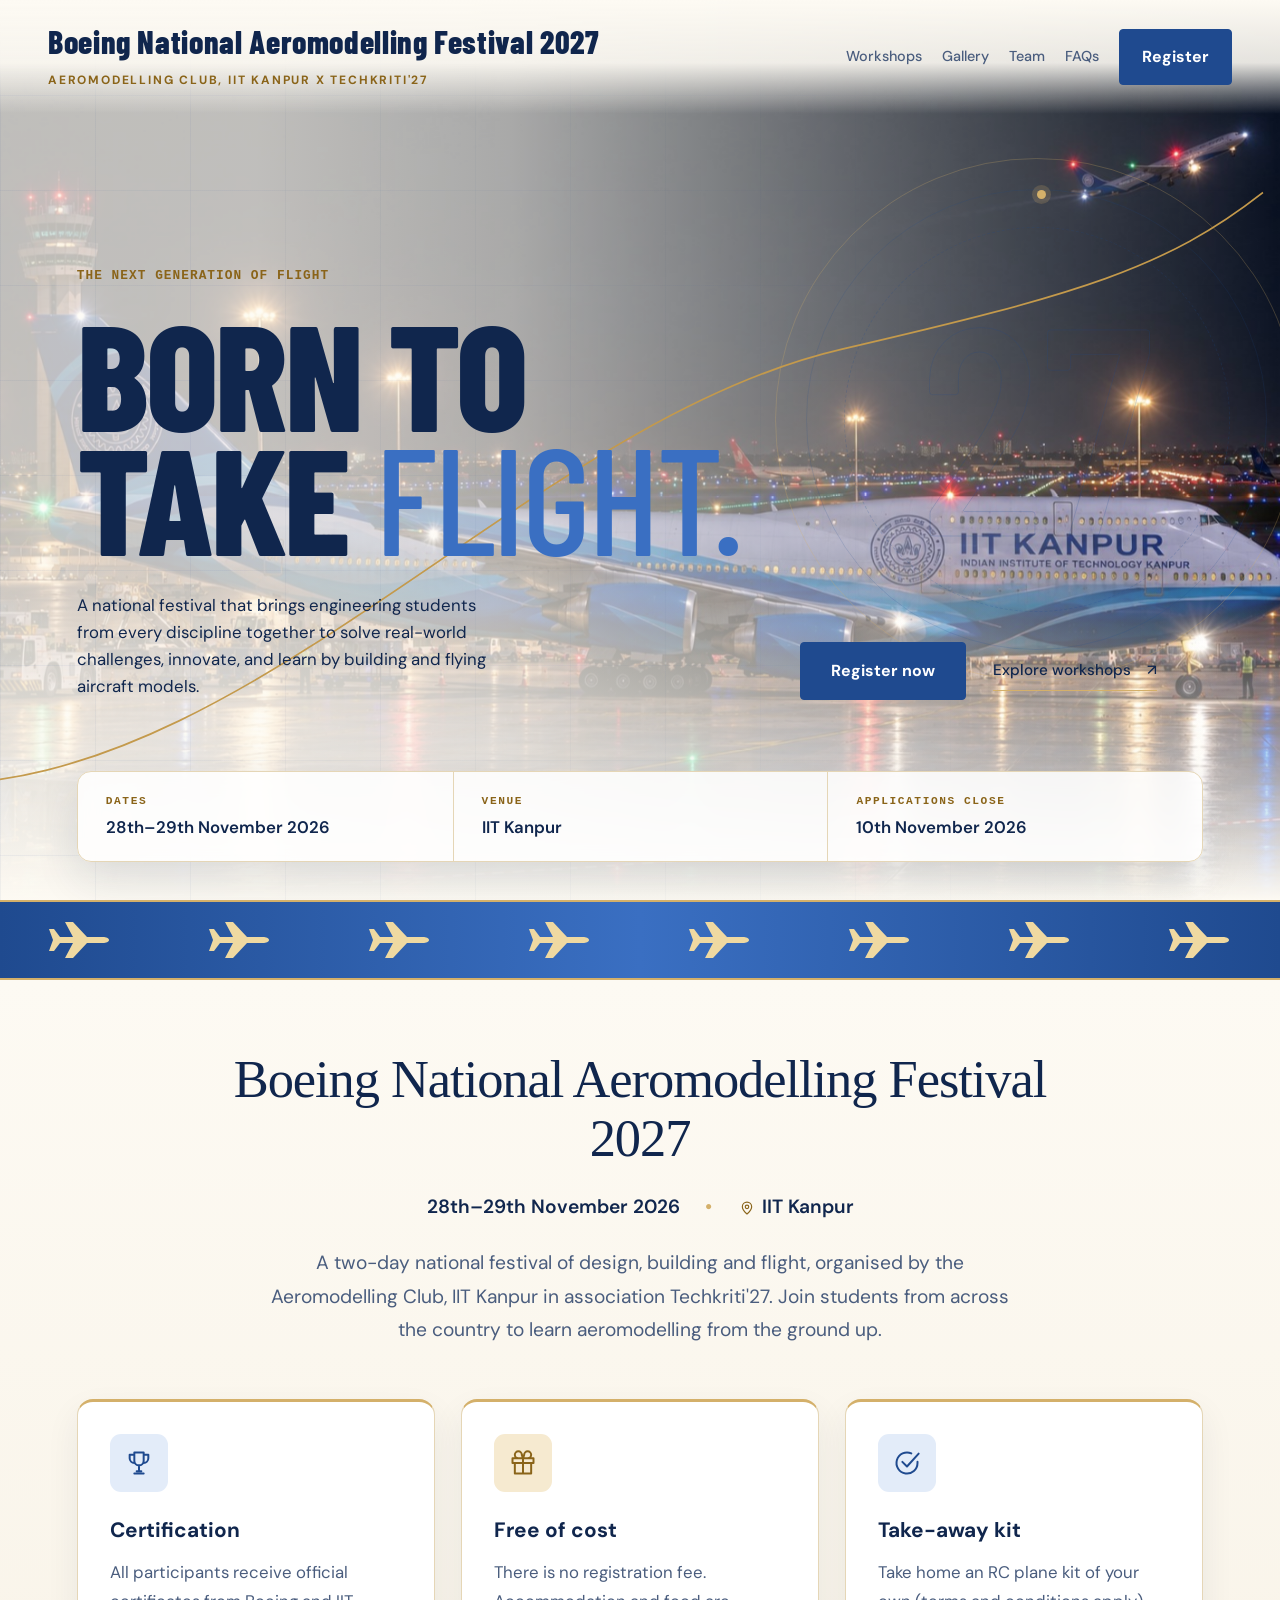
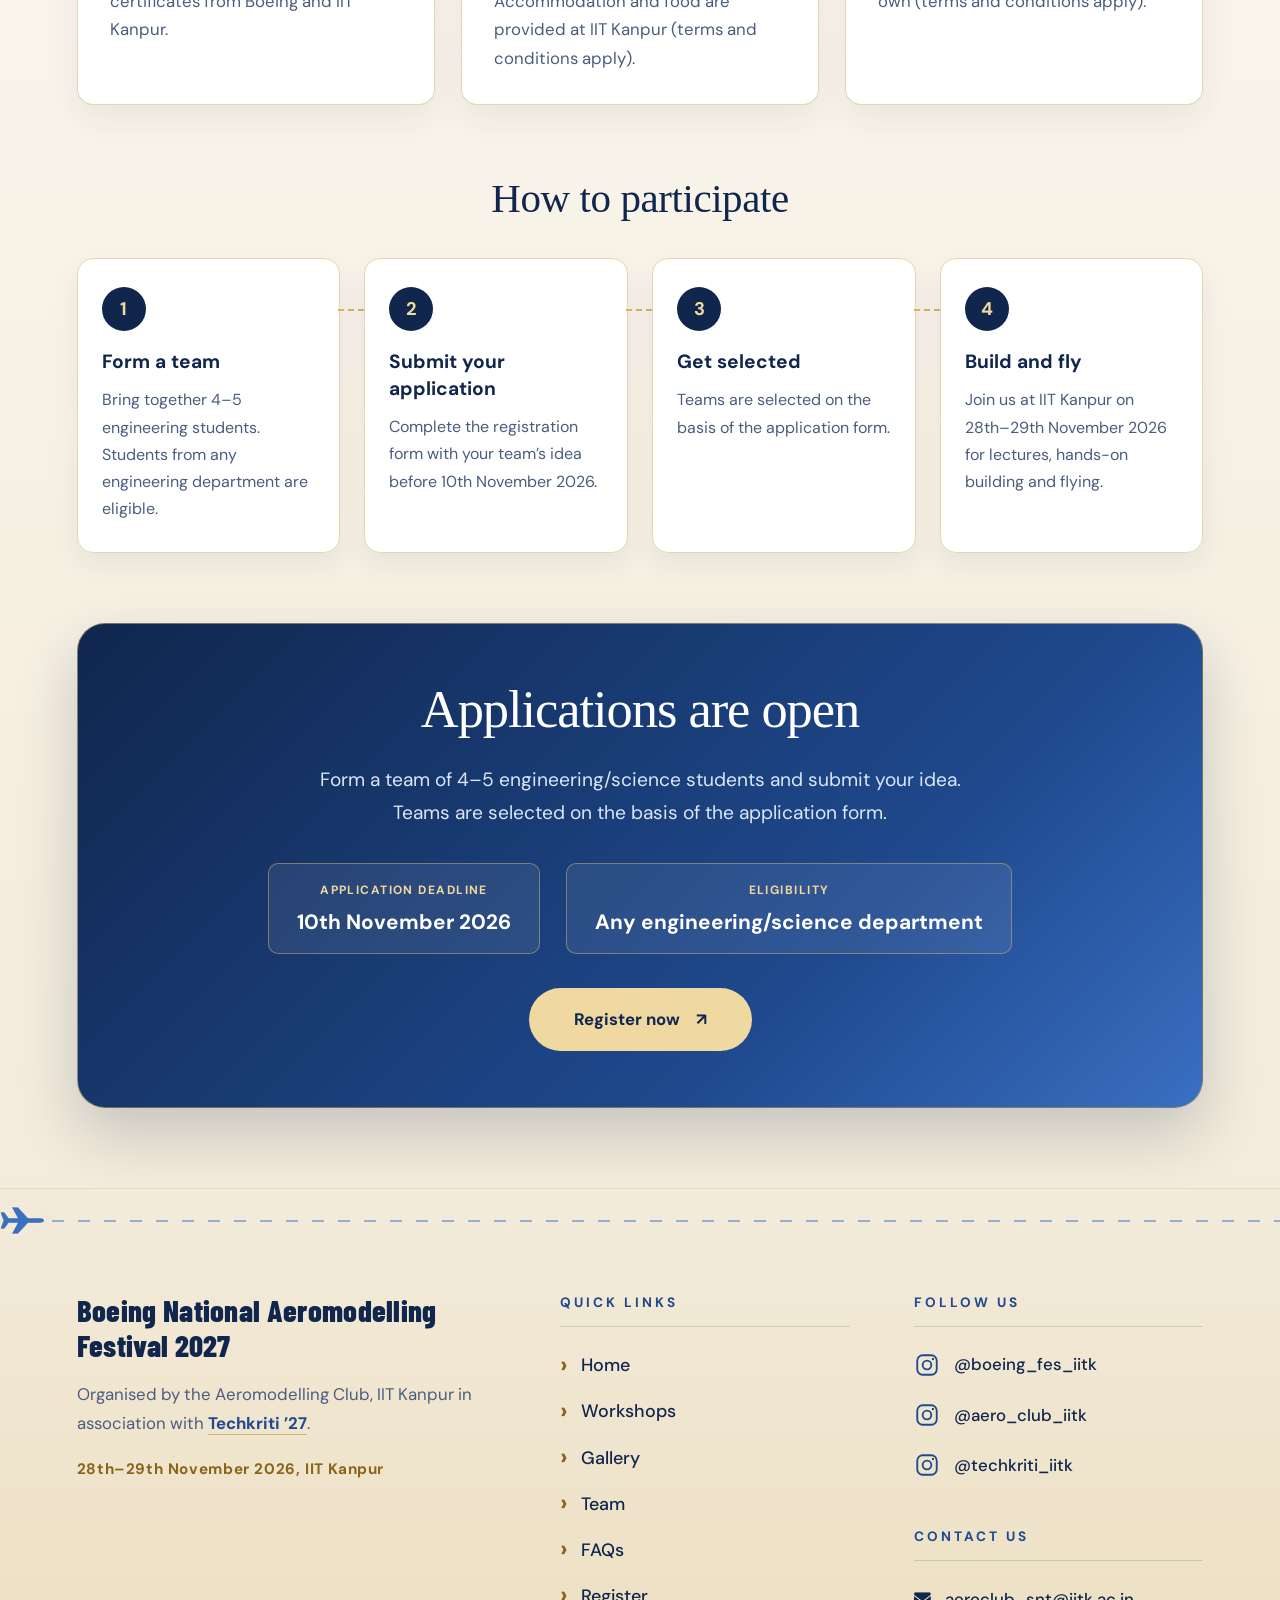
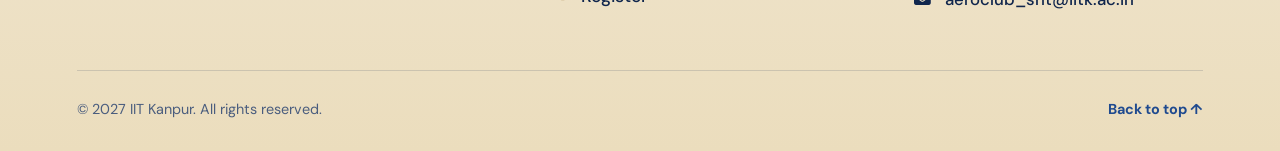
==== commit 35ce9d0e: "Update index.html" ====
--- a/index.html
+++ b/index.html
@@ -127,7 +127,7 @@
 
     <div class="workshop-event-meta"><span>28th–29th November 2026</span><span class="meta-dot" aria-hidden="true">•</span><span class="flex items-center gap-2"><svg xmlns="http://www.w3.org/2000/svg" width="20" height="14" viewBox="0 0 24 24" fill="none" stroke="currentColor" stroke-width="2" stroke-linecap="round" stroke-linejoin="round" class="lucide lucide-map-pin text-red-400" aria-hidden="true"><path d="M20 10c0 4.993-5.539 10.193-7.399 11.799a1 1 0 0 1-1.202 0C9.539 20.193 4 14.993 4 10a8 8 0 0 1 16 0"></path><circle cx="12" cy="10" r="3"></circle></svg> IIT Kanpur</span></div>
 
-    <p class="festival-intro">A two-day national festival of design, building and flight, organised by the Aeromodelling Club, IIT Kanpur. Join students from across the country to learn aeromodelling from the ground up.</p>
+    <p class="festival-intro">A two-day national festival of design, building and flight, organised by the Aeromodelling Club, IIT Kanpur in association Techkriti'27. Join students from across the country to learn aeromodelling from the ground up.</p>
 
   </div>
 
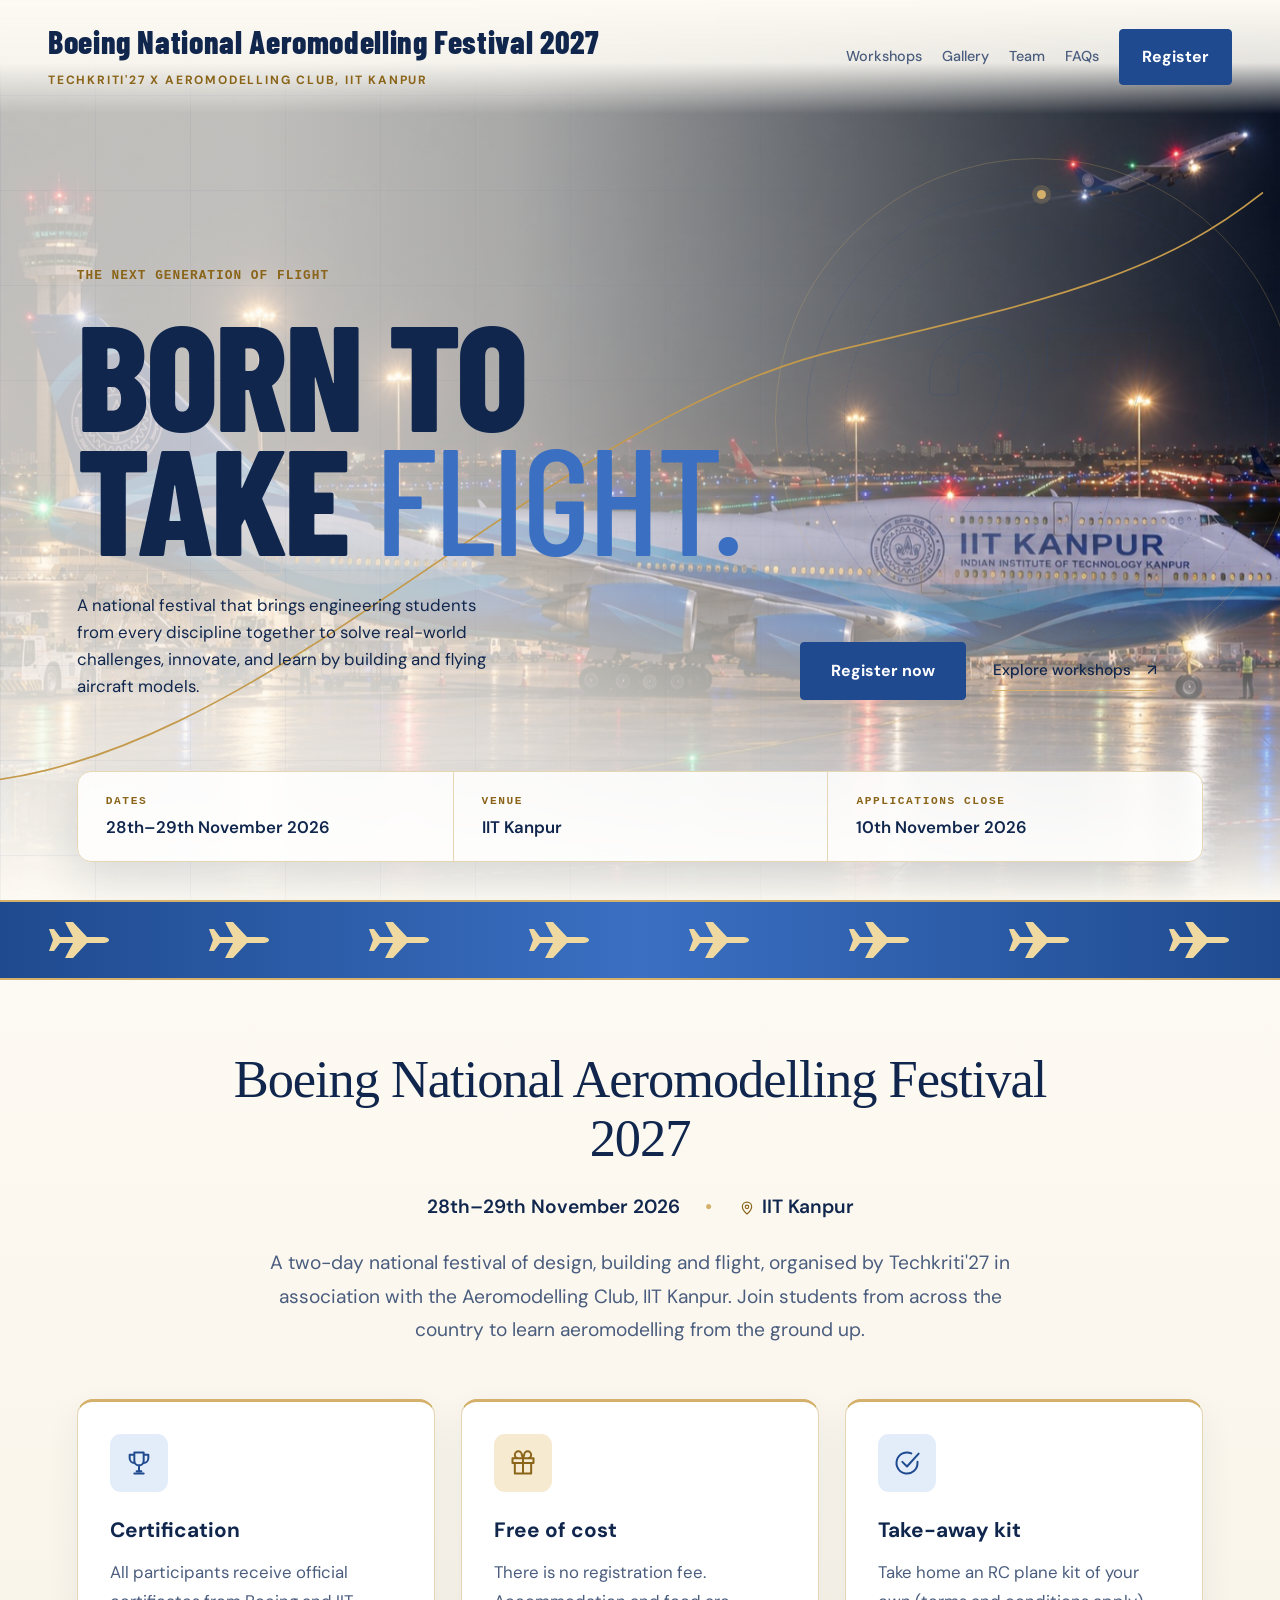
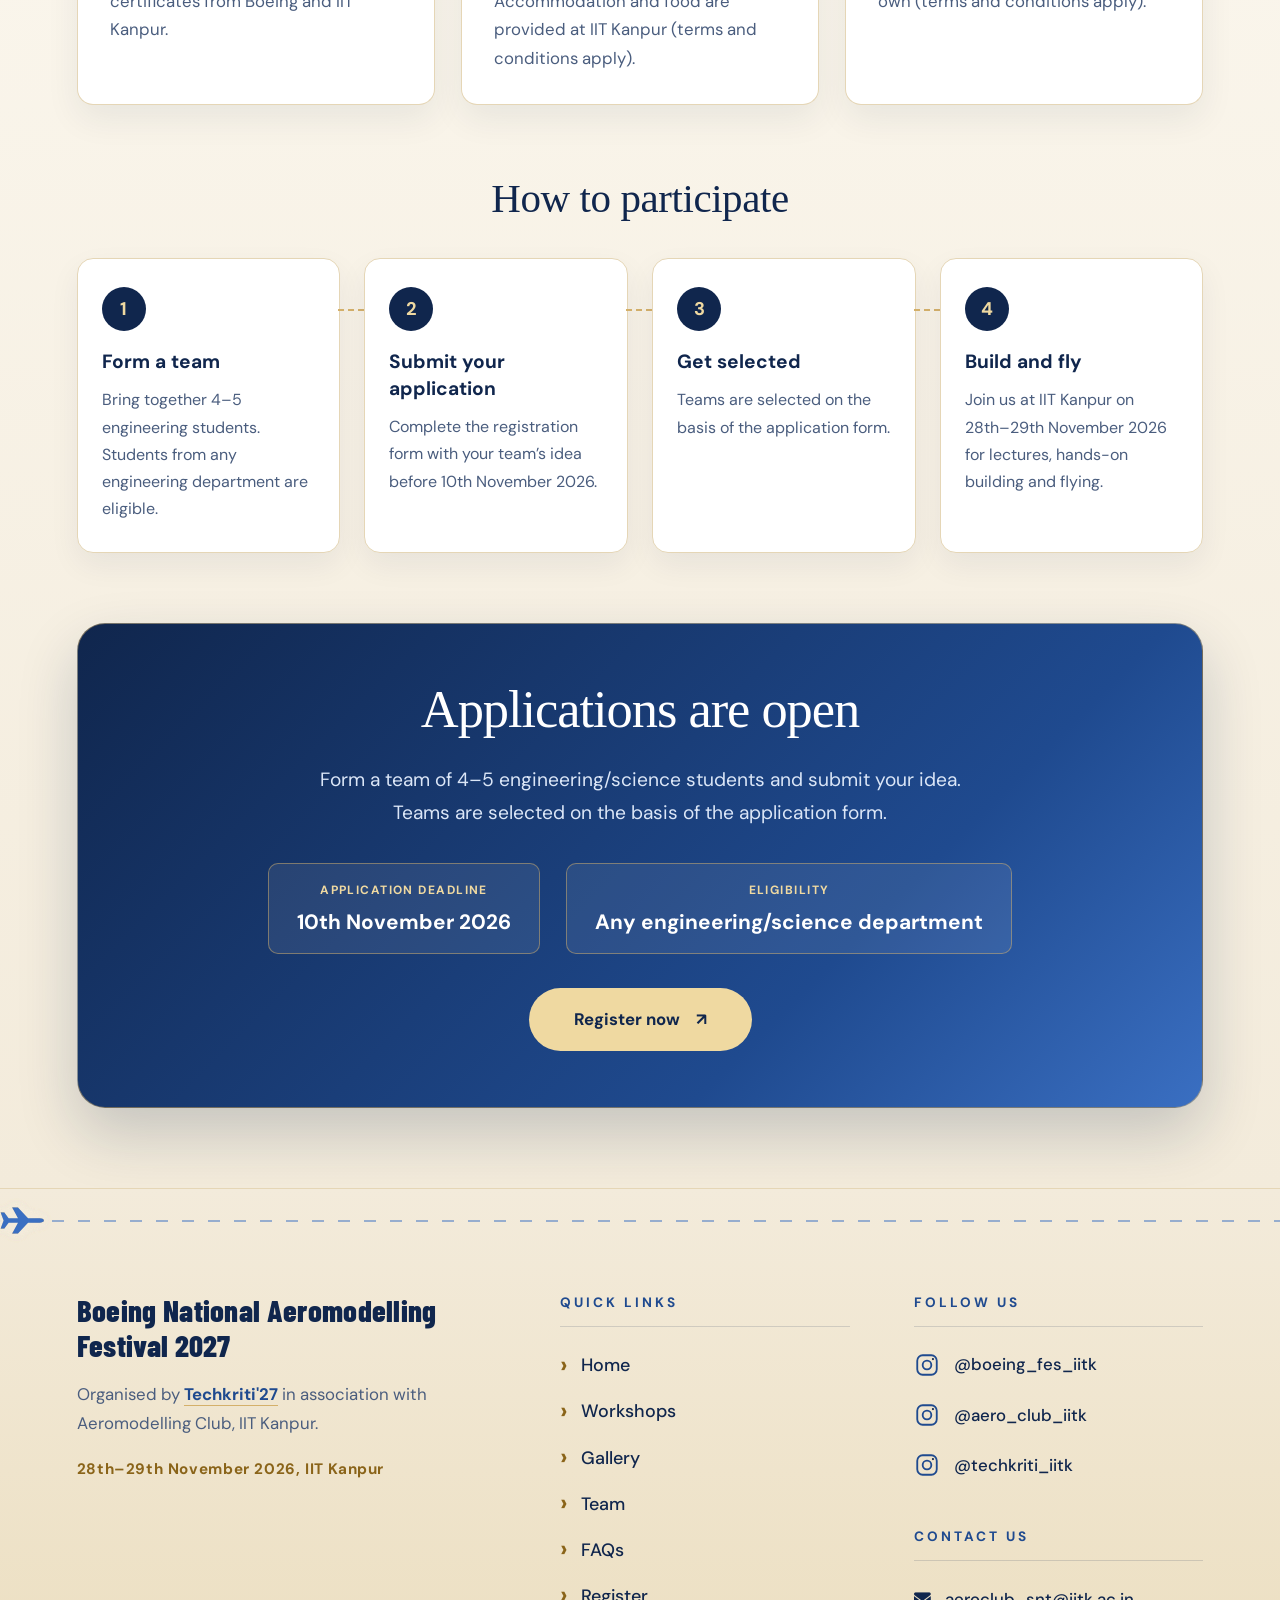
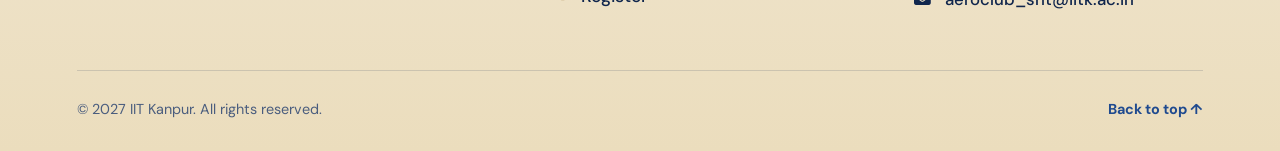
==== commit 55f70780: "Add files via upload" ====
--- a/index.html
+++ b/index.html
@@ -6,7 +6,7 @@
 <link rel="stylesheet" href="https://cdnjs.cloudflare.com/ajax/libs/font-awesome/6.5.2/css/all.min.css">
 <meta charset="UTF-8"><meta name="viewport" content="width=device-width, initial-scale=1">
 
-<meta name="theme-color" content="#fdfaf3"><meta name="description" content="Build, fly and explore at the Boeing National Aeromodelling Festival 2027, organised by the Aeromodelling Club, IIT Kanpur.">
+<meta name="theme-color" content="#fdfaf3"><meta name="description" content="Build, fly and explore at the Boeing National Aeromodelling Festival 2027, organised by Techkriti'27.">
 
 <title>Home | Boeing National Aeromodelling Festival 2027</title>
 
@@ -71,7 +71,7 @@
 
 <header class="header">
 
-<a class="brand" href="index.html" aria-label="Boeing National Aeromodelling Festival 2027 home"><span class="brand-title">Boeing National Aeromodelling Festival 2027</span><small>AEROMODELLING CLUB, IIT KANPUR X TECHKRITI'27 </small></a>
+<a class="brand" href="index.html" aria-label="Boeing National Aeromodelling Festival 2027 home"><span class="brand-title">Boeing National Aeromodelling Festival 2027</span><small>TECHKRITI'27 X AEROMODELLING CLUB, IIT KANPUR </small></a>
 
 <button class="menu-toggle" aria-expanded="false" aria-controls="navigation">Explore <span class="menu-bars" aria-hidden="true"></span></button>
 
@@ -127,7 +127,7 @@
 
     <div class="workshop-event-meta"><span>28th–29th November 2026</span><span class="meta-dot" aria-hidden="true">•</span><span class="flex items-center gap-2"><svg xmlns="http://www.w3.org/2000/svg" width="20" height="14" viewBox="0 0 24 24" fill="none" stroke="currentColor" stroke-width="2" stroke-linecap="round" stroke-linejoin="round" class="lucide lucide-map-pin text-red-400" aria-hidden="true"><path d="M20 10c0 4.993-5.539 10.193-7.399 11.799a1 1 0 0 1-1.202 0C9.539 20.193 4 14.993 4 10a8 8 0 0 1 16 0"></path><circle cx="12" cy="10" r="3"></circle></svg> IIT Kanpur</span></div>
 
-    <p class="festival-intro">A two-day national festival of design, building and flight, organised by the Aeromodelling Club, IIT Kanpur in association Techkriti'27. Join students from across the country to learn aeromodelling from the ground up.</p>
+    <p class="festival-intro">A two-day national festival of design, building and flight, organised by Techkriti'27 in association with the Aeromodelling Club, IIT Kanpur. Join students from across the country to learn aeromodelling from the ground up.</p>
 
   </div>
 
@@ -198,7 +198,7 @@
   <div class="tf-grid">
     <div class="tf-about">
       <p class="tf-title">Boeing National Aeromodelling Festival 2027</p>
-      <p class="tf-presented">Organised by the Aeromodelling Club, IIT Kanpur in association with <a href="https://techkriti.org/" target="_blank" rel="noopener noreferrer">Techkriti ’27</a>.</p>
+      <p class="tf-presented">Organised by <a href="https://techkriti.org/" target="_blank" rel="noopener noreferrer">Techkriti'27</a> in association with Aeromodelling Club, IIT Kanpur.</p>
       <p class="tf-meta">28th–29th November 2026, IIT Kanpur</p>
     </div>
 
@@ -217,9 +217,9 @@
     <div class="tf-col">
       <h2 class="tf-heading" id="tf-follow">Follow Us</h2>
       <ul class="tf-list tf-social">
-        <li><a href="https://www.instagram.com/boeing_fes.iitkanpur?stkn=b3hxc285cGUwdHU4/" target="_blank" rel="noopener noreferrer" aria-label="Instagram: @boeing_fes_iitk"><svg viewBox="0 0 24 24" aria-hidden="true"><rect x="3" y="3" width="18" height="18" rx="5"/><circle cx="12" cy="12" r="4"/><circle cx="17.5" cy="6.5" r="1" fill="currentColor" stroke="none"/></svg><span>@boeing_fes_iitk</span></a></li>
+        <li><a href="https://www.instagram.com/boeing_fes_iitk?cplk=MWZzdzNvazE0OWd0eA==/" target="_blank" rel="noopener noreferrer" aria-label="Instagram: @boeing_fes_iitk"><svg viewBox="0 0 24 24" aria-hidden="true"><rect x="3" y="3" width="18" height="18" rx="5"/><circle cx="12" cy="12" r="4"/><circle cx="17.5" cy="6.5" r="1" fill="currentColor" stroke="none"/></svg><span>@boeing_fes_iitk</span></a></li>
         <li><a href="https://www.instagram.com/aero_club_iitk?stkn=MXhlc2lqOWwxZTV2Yg==/" target="_blank" rel="noopener noreferrer" aria-label="Instagram: @aero_club_iitk"><svg viewBox="0 0 24 24" aria-hidden="true"><rect x="3" y="3" width="18" height="18" rx="5"/><circle cx="12" cy="12" r="4"/><circle cx="17.5" cy="6.5" r="1" fill="currentColor" stroke="none"/></svg><span>@aero_club_iitk</span></a></li>
-        <li><a href="https://www.instagram.com/techkriti.iitk?stkn=a3dnM20zMXR4cjg1/" target="_blank" rel="noopener noreferrer" aria-label="Instagram: @techkriti_iitk"><svg viewBox="0 0 24 24" aria-hidden="true"><rect x="3" y="3" width="18" height="18" rx="5"/><circle cx="12" cy="12" r="4"/><circle cx="17.5" cy="6.5" r="1" fill="currentColor" stroke="none"/></svg><span>@techkriti_iitk</span></a></li>
+        <li><a href="https://www.instagram.com/techkriti.iitk?stkn=a3dnM20zMXR4cjg1/" target="_blank" rel="noopener noreferrer" aria-label="Instagram: @techkriti.iitk"><svg viewBox="0 0 24 24" aria-hidden="true"><rect x="3" y="3" width="18" height="18" rx="5"/><circle cx="12" cy="12" r="4"/><circle cx="17.5" cy="6.5" r="1" fill="currentColor" stroke="none"/></svg><span>@techkriti_iitk</span></a></li>
       </ul>
       
       <h2 class="tf-heading" id="tf-follow" style="margin-top: 40px;">Contact Us</h2>
